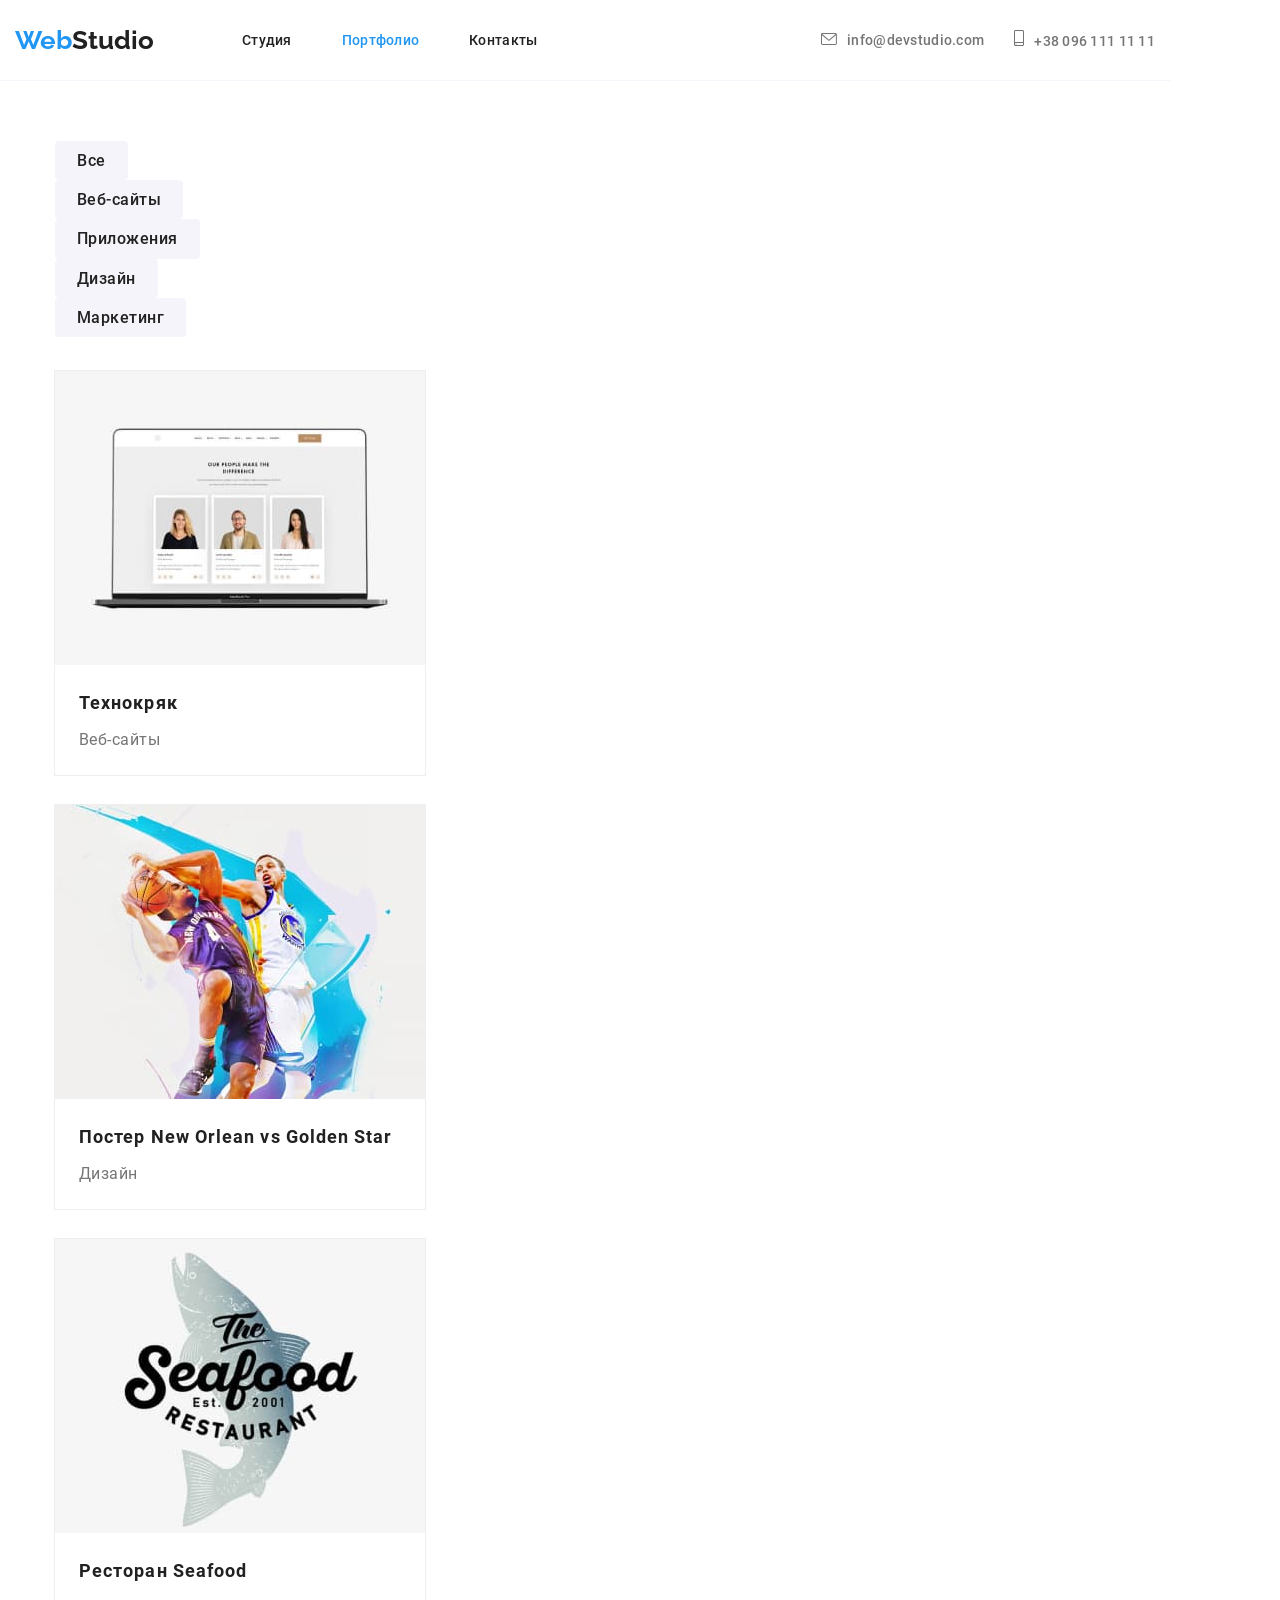
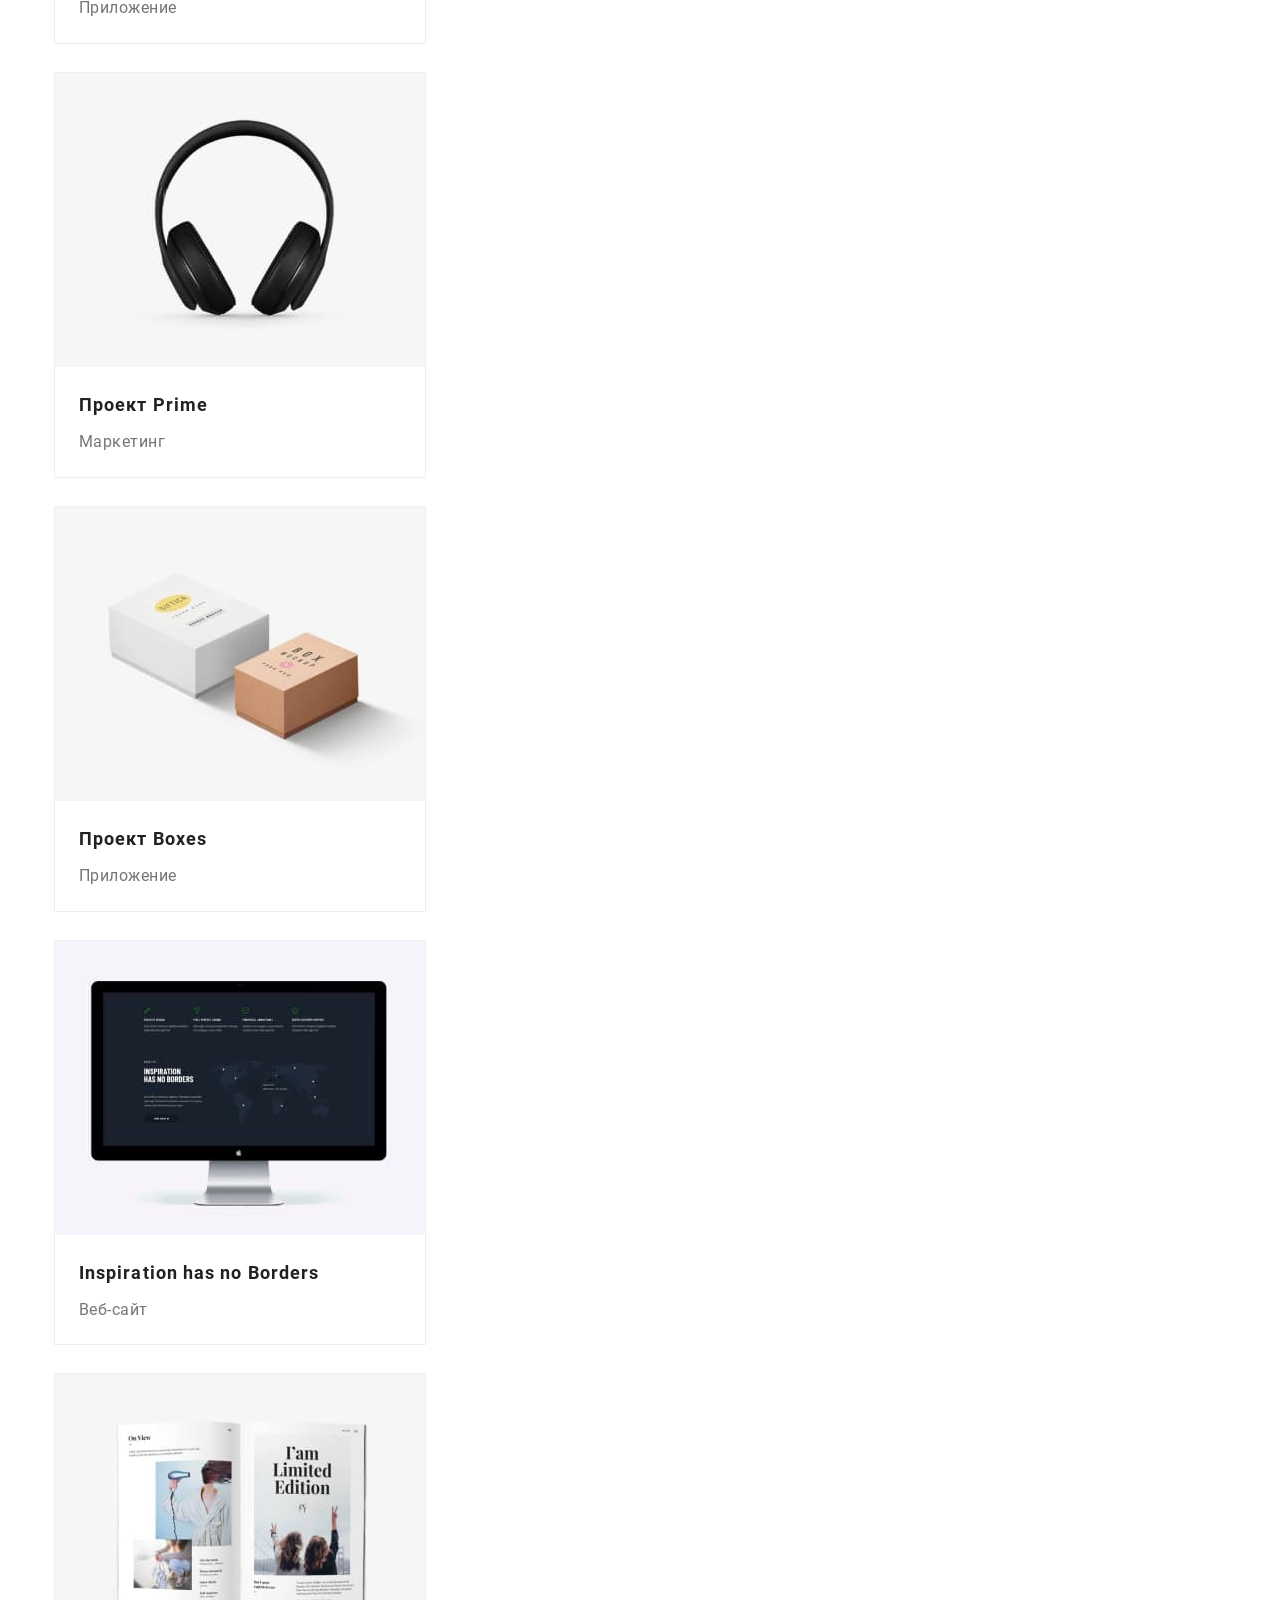
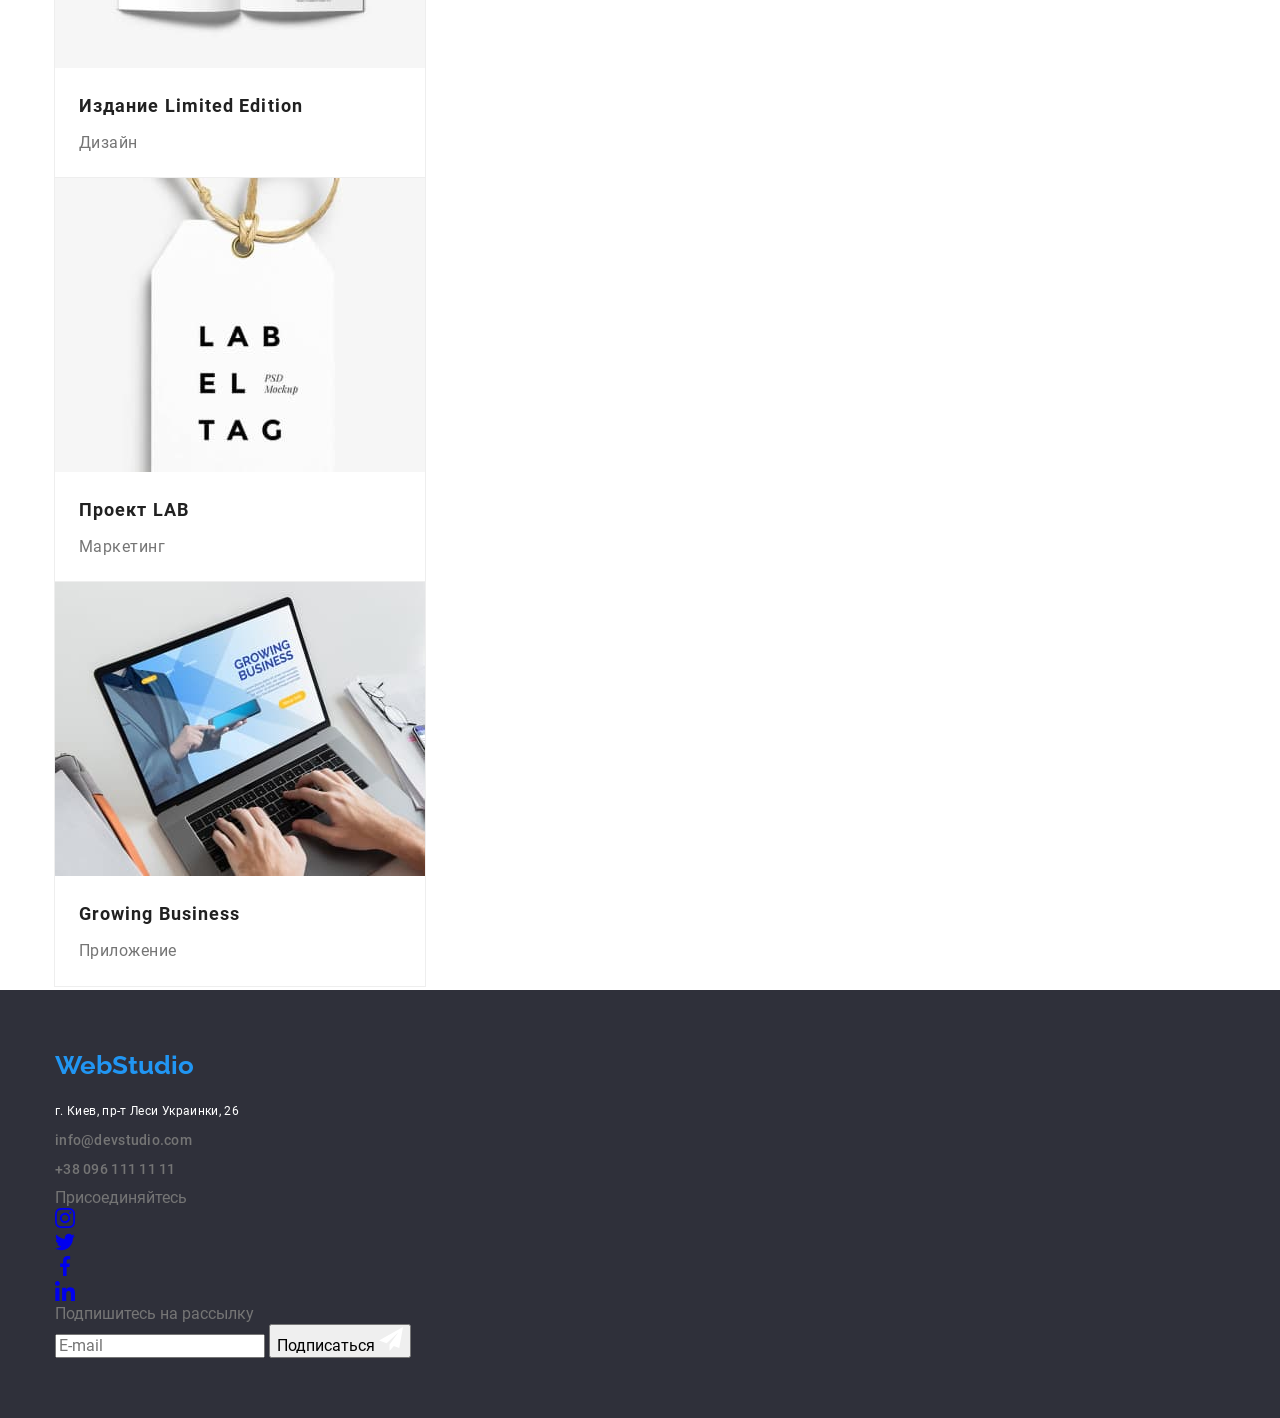
==== portfolio.html @ 287a7847 "Додає файли з попередньою роботою" ====
<!DOCTYPE html>
<html lang="ru">
  <head>
    <meta charset="UTF-8" />
    <meta name="viewport" content="width=device-width, initial-scale=1.0" />
    <title>WebStudio</title>
    <link rel="stylesheet" href="./css/main.min.css">
  </head>

  <body>
    <!--Шапка сайта-->
    <header class="page-header">
      <div class="page-header__container">
          <a class="logo-blue" href="./index.html">Web<span class="logo-dark">Studio</span>
          </a>
          <nav class="nav">
            <ul class="site-nav">
              <li class="site-nav__item"><a class="site-nav__link" href="./index.html">Студия</a></li>
              <li class="site-nav__item"><a class="site-nav__link current" href="./portfolio.html">Портфолио</a></li>
              <li class="site-nav__item"><a class="site-nav__link" href="#">Контакты</a></li>
          </ul>
        </nav>

        <ul class="address-header">
          <li class="address-header__mail"><a class="address-header__link" href="mailto:info@example.com">
            <svg class="address-header__icon-mail" width="16px" height="12px">
              <use href="./images/symbol-defs.svg#envelope-2"></use>
            </svg>info@devstudio.com</a></li>
            <li class="address-header__mail"><a class="address-header__link" href="tel:+380991111111">
              <svg class="address-header__icon-phone" width="10" height="16">
                <use href="./images/symbol-defs.svg#smartphone"></use>
              </svg>+38 096 111 11 11</a></li>
      </ul>
      </div>
    </header>

    <main>

      <!--Кнопки-->
      <section class="section">
        <div class="container">
          <h2 class="visually-hidden">Портфоліо</h2>
            <ul class="filter-set">
              <li class="filter-set__item">
                <button type="button" class="filter-set__btn">Все</button>
              </li>
              <li class="filter-set__item">
                <button type="button" class="filter-set__btn">Веб-сайты</button>
              </li>
              <li class="filter-set__item">
                <button type="button" class="filter-set__btn">Приложения</button>
              </li>
              <li class="filter-set__item">
                <button type="button" class="filter-set__btn">Дизайн</button>
              </li>
              <li class="filter-set__item">
                <button type="button" class="filter-set__btn">Маркетинг</button>
              </li>
            </ul>
          
      <!--Все предложения в портфолио-->
        <ul class="portfolio-list">
          <li class="portfolio-list__item">
            <a class="portfolio-list__link" href="#">
              <div class="portfolio-pattern">
                <img src="./images/Laptop.jpg" alt="открытый ноутбук">
                 <div class="portfolio-list__overlay">
                  <p class="portfolio-list__text">
                    Технокряк это современная площадка распространения коронавируса.
                    Компании используют эту платформу для цифрового шпионажа и атак 
                    на защищённые сервера конкурентов. 
                  </p>
                </div>
              </div>   
            <div class="portfolio-rubric">
                <h3 class="portfolio-title">Технокряк</h3>
                <p class="category">Веб-сайты</p>
            </div>
          </a>
          </li>
          <li class="portfolio-list__item">
            <a class="portfolio-list__link" href="#">
              <div class="portfolio-pattern">
                <img src="./images/Bascketball.jpg" alt="прижок баскетболистов">
                  <div class="portfolio-list__overlay">
                    <p class="portfolio-list__text">
                      Технокряк это современная площадка распространения коронавируса.
                      Компании используют эту платформу для цифрового шпионажа и атак 
                      на защищённые сервера конкурентов. 
                    </p>
                </div> 
              </div>    
            <div class="portfolio-rubric">
              <h3 class="portfolio-title">Постер New Orlean vs Golden Star</h3>
              <p class="category">Дизайн</p>
          </div>
          </a>
          </li>
          <li class="portfolio-list__item">
            <a class="portfolio-list__link" href="#">
              <div class="portfolio-pattern">
                <img src="./images/Fish.jpg" alt="логотип ресторана">
                  <div class="portfolio-list__overlay">
                    <p class="portfolio-list__text">
                      Технокряк это современная площадка распространения коронавируса.
                      Компании используют эту платформу для цифрового шпионажа и атак 
                      на защищённые сервера конкурентов. 
                    </p>
                  </div>
              </div>
            <div class="portfolio-rubric">
              <h3 class="portfolio-title">Ресторан Seafood</h3>
              <p class="category">Приложение</p>
            </div>  
          </a>
          </li>
          <li class="portfolio-list__item">
            <a class="portfolio-list__link" href="#">
            <div class="portfolio-pattern">
              <img src="./images/Headphone.jpg" alt="наушники">
                <div class="portfolio-list__overlay">
                  <p class="portfolio-list__text">
                    Технокряк это современная площадка распространения коронавируса.
                    Компании используют эту платформу для цифрового шпионажа и атак 
                    на защищённые сервера конкурентов. 
                  </p>
                </div>
            </div>
            <div class="portfolio-rubric">
              <h3 class="portfolio-title">Проект Prime</h3>
              <p class="category">Маркетинг</p>
            </div>
            </a>
          </li>
          <li class="portfolio-list__item">
            <a class="portfolio-list__link" href="#">
            <div class="portfolio-pattern">
              <img src="./images/Boxes.jpg" alt="две коробочки">
                <div class="portfolio-list__overlay">
                  <p class="portfolio-list__text">
                    Технокряк это современная площадка распространения коронавируса.
                    Компании используют эту платформу для цифрового шпионажа и атак 
                    на защищённые сервера конкурентов. 
                  </p>
              </div>
            </div> 
            <div class="portfolio-rubric">
              <h3 class="portfolio-title">Проект Boxes</h3>
              <p class="category">Приложение</p>
            </div>
            </a>
          </li>
          <li class="portfolio-list__item">
            <a class="portfolio-list__link" href="#">
              <div class="portfolio-pattern">
                <img src="./images/Monitor.jpg" alt="аймак">
                  <div class="portfolio-list__overlay">
                    <p class="portfolio-list__text">
                    Технокряк это современная площадка распространения коронавируса.
                    Компании используют эту платформу для цифрового шпионажа и атак 
                    на защищённые сервера конкурентов. 
                    </p>
                  </div>
              </div>
            <div class="portfolio-rubric">
              <h3 class="portfolio-title">Inspiration has no Borders</h3>
              <p class="category">Веб-сайт</p>
            </div>  
          </a>
          </li>
          <li class="portfolio-list__item">
            <a class="portfolio-list__link" href="#">
              <div class="portfolio-pattern">
                <img src="./images/Book.jpg" alt="открытая книга">
                  <div class="portfolio-list__overlay">
                    <p class="portfolio-list__text">
                      Технокряк это современная площадка распространения коронавируса.
                      Компании используют эту платформу для цифрового шпионажа и атак 
                      на защищённые сервера конкурентов. 
                    </p>
                  </div>
              </div>
            <div class="portfolio-rubric"> 
              <h3 class="portfolio-title">Издание Limited Edition</h3>
              <p class="category">Дизайн</p>
            </div>  
          </a>
          </li>
          <li class="portfolio-list__item">
            <a class="portfolio-list__link" href="#">
              <div class="portfolio-pattern">
                <img src="./images/Label.jpg" alt="етикетка с логотипом">
                  <div class="portfolio-list__overlay">
                    <p class="portfolio-list__text">
                      Технокряк это современная площадка распространения коронавируса.
                      Компании используют эту платформу для цифрового шпионажа и атак 
                      на защищённые сервера конкурентов. 
                    </p>
                  </div>
              </div>
            <div class="portfolio-rubric">
              <h3 class="portfolio-title">Проект LAB</h3>
              <p class="category">Маркетинг</p>
            </div>
            </a>
          </li>
          <li class="portfolio-list__item">
            <a class="portfolio-list__link" href="#">
              <div class="portfolio-pattern">
                <img src="./images/LaptopHands.jpg" alt="руки на ноутбуке">
                  <div class="portfolio-list__overlay">
                    <p class="portfolio-list__text">
                      Технокряк это современная площадка распространения коронавируса.
                      Компании используют эту платформу для цифрового шпионажа и атак 
                      на защищённые сервера конкурентов. 
                    </p> 
                </div>
              </div> 
            <div class="portfolio-rubric">
              <h3 class="portfolio-title">Growing Business</h3>
              <p class="category">Приложение</p>
            </div>  
          </a>
          </li>
        </ul>
        </div>
      </section>
  </main>

    <!--Футер-->
    <footer class="footer">
      <div class="container">
        <div class="footer-info">
        <div class="footer-contacts">
            <a href="./index.html" class="logo-blue">Web<span class="logo-white">Studio</span></a>
            <address class="address-post">
              г. Киев, пр-т Леси Украинки, 26
              </address>
            <ul class="footer-address">
              <li class="footer-address__item">
                <a href="mailto:info@example.com" class="address-footer__link">info@devstudio.com</a>
              </li>
              <li class="footer-address__item">
                <a href="tel:+380991111111" class="address-footer__link">+38 096 111 11 11</a>
              </li>
            </ul>
        </div>
        <div class="footer-socials">
          <p class="footer-appendix">Присоединяйтесь</p>
          <ul class="socials-link svg-list">
            <li class="socials-link__item"><a class="social-badge" href="https://www.instagram.com">
              <svg class="social__icon" width="20px" height="20px"><use href="./images/symbol-defs.svg#instagram"></use>
              </svg>
            </a>
            </li>
            <li class="socials-link__item"><a class="social-badge" href="https://twitter.com">
              <svg class="social__icon" width="20px" height="20px"><use href="./images/symbol-defs.svg#twitter"></use>
              </svg>
            </a>
          </li>
            <li class="socials-link__item"><a class="social-badge" href="https://www.facebook.com">
              <svg class="social__icon" width="20px" height="20px"><use href="./images/symbol-defs.svg#facebook"></use>
              </svg>
            </a>
          </li>
            <li class="socials-link__item"><a class="social-badge" href="https://www.linkedin.com">
              <svg class="social__icon" width="20px" height="20px"><use href="./images/symbol-defs.svg#linkedin"></use>
              </svg>
            </a>
          </li>
          </ul>
        </div>

        <div class="subscribe-container">     
          <form>
              <label class="subscribe-label" for="subscribe-input">Подпишитесь на рассылку</label>
              <div class="subscribe-form">
              <input class="subscribe-input" type="email" name="subscribe-email" id="subscribe-input" placeholder="E-mail" required/>
              <button class="subscribe-button" type="submit">Подписаться
                <span class="subscribe-icon"><svg width="24px" height="24px"><use href="./images/symbol-defs.svg#icon-send"></use></svg></span>
              </button>
              </div> 
          </form>
        </div>
      </div>
      </div>
    </footer>
  </body>
</html>
---- css/main.min.css ----
/*! modern-normalize v1.0.0 | MIT License | https://github.com/sindresorhus/modern-normalize */*,*::before,*::after{box-sizing:border-box}:root{-moz-tab-size:4;tab-size:4}html{line-height:1.15;-webkit-text-size-adjust:100%}body{margin:0}body{font-family:system-ui,-apple-system,"Segoe UI",Roboto,Helvetica,Arial,sans-serif,"Apple Color Emoji","Segoe UI Emoji"}hr{height:0;color:inherit}abbr[title]{text-decoration:underline dotted}b,strong{font-weight:bolder}code,kbd,samp,pre{font-family:ui-monospace,SFMono-Regular,Consolas,"Liberation Mono",Menlo,monospace;font-size:1em}small{font-size:80%}sub,sup{font-size:75%;line-height:0;position:relative;vertical-align:baseline}sub{bottom:-0.25em}sup{top:-0.5em}table{text-indent:0;border-color:inherit}button,input,optgroup,select,textarea{font-family:inherit;font-size:100%;line-height:1.15;margin:0}button,select{text-transform:none}button,[type=button],[type=reset],[type=submit]{-webkit-appearance:button}::-moz-focus-inner{border-style:none;padding:0}:-moz-focusring{outline:1px dotted ButtonText}:-moz-ui-invalid{box-shadow:none}legend{padding:0}progress{vertical-align:baseline}::-webkit-inner-spin-button,::-webkit-outer-spin-button{height:auto}[type=search]{-webkit-appearance:textfield;outline-offset:-2px}::-webkit-search-decoration{-webkit-appearance:none}::-webkit-file-upload-button{-webkit-appearance:button;font:inherit}summary{display:list-item}@font-face{font-family:"Roboto";font-style:normal;font-weight:400;src:url("../fonts/roboto-v20-latin_cyrillic-regular.eot");src:local(""),url("../fonts/roboto-v20-latin_cyrillic-regular.eot?#iefix") format("embedded-opentype"),url("../fonts/roboto-v20-latin_cyrillic-regular.woff2") format("woff2"),url("../fonts/roboto-v20-latin_cyrillic-regular.woff") format("woff"),url("../fonts/roboto-v20-latin_cyrillic-regular.ttf") format("truetype"),url("../fonts/roboto-v20-latin_cyrillic-regular.svg#Roboto") format("svg")}@font-face{font-family:"Roboto";font-style:normal;font-weight:500;src:url("../fonts/roboto-v20-latin_cyrillic-500.eot");src:local(""),url("../fonts/roboto-v20-latin_cyrillic-500.eot?#iefix") format("embedded-opentype"),url("../fonts/roboto-v20-latin_cyrillic-500.woff2") format("woff2"),url("../fonts/roboto-v20-latin_cyrillic-500.woff") format("woff"),url("../fonts/roboto-v20-latin_cyrillic-500.ttf") format("truetype"),url("../fonts/roboto-v20-latin_cyrillic-500.svg#Roboto") format("svg")}@font-face{font-family:"Roboto";font-style:normal;font-weight:700;src:url("../fonts/roboto-v20-latin_cyrillic-700.eot");src:local(""),url("../fonts/roboto-v20-latin_cyrillic-700.eot?#iefix") format("embedded-opentype"),url("../fonts/roboto-v20-latin_cyrillic-700.woff2") format("woff2"),url("../fonts/roboto-v20-latin_cyrillic-700.woff") format("woff"),url("../fonts/roboto-v20-latin_cyrillic-700.ttf") format("truetype"),url("../fonts/roboto-v20-latin_cyrillic-700.svg#Roboto") format("svg")}@font-face{font-family:"Roboto";font-style:normal;font-weight:900;src:url("../fonts/roboto-v20-latin_cyrillic-900.eot");src:local(""),url("../fonts/roboto-v20-latin_cyrillic-900.eot?#iefix") format("embedded-opentype"),url("../fonts/roboto-v20-latin_cyrillic-900.woff2") format("woff2"),url("../fonts/roboto-v20-latin_cyrillic-900.woff") format("woff"),url("../fonts/roboto-v20-latin_cyrillic-900.ttf") format("truetype"),url("../fonts/roboto-v20-latin_cyrillic-900.svg#Roboto") format("svg")}@font-face{font-family:"Raleway";font-style:normal;font-weight:700;src:url("../fonts/raleway-v19-latin-700.eot");src:local(""),url("../fonts/raleway-v19-latin-700.eot?#iefix") format("embedded-opentype"),url("../fonts/raleway-v19-latin-700.woff2") format("woff2"),url("../fonts/raleway-v19-latin-700.woff") format("woff"),url("../fonts/raleway-v19-latin-700.ttf") format("truetype"),url("../fonts/raleway-v19-latin-700.svg#Raleway") format("svg")}.social__badge{display:inline-flex;justify-content:center;align-items:center;width:44px;height:44px;border-radius:50%;transition:background-color 250ms cubic-bezier(0.4, 0, 0.2, 1)}.client__heading,.team__heading,.occupation-heading{display:block;margin-bottom:50px;text-align:center;font-weight:700;font-size:36px;line-height:1.16;letter-spacing:.03em;color:#212121}.hero__button{align-items:center;justify-content:center;text-align:center;min-width:200px;padding:10px 32px;font-weight:700;font-size:16px;line-height:1.87;letter-spacing:.06em;cursor:pointer;border-radius:4px;border:none;color:#fff;background-color:#2196f3;box-shadow:0px 4px 4px rgba(0,0,0,.15);transition-timing-function:cubic-bezier(0.4, 0, 0.2, 1);transition:background-color 250ms cubic-bezier(0.4, 0, 0.2, 1)}body{font-family:"Roboto",sans-serif;color:#757575}h1,h2,h3{font-family:"Roboto",sans-serif;font-weight:900}a{text-decoration:none}li{list-style:none}h1,h2,h3,ul,p{margin-top:0;margin-bottom:0;padding-left:0}.container{display:block;align-items:center;padding:0 15px;margin:0 auto}@media screen and (min-width: 480px){.container{width:480px}}@media screen and (min-width: 768px){.container{width:768px}}@media screen and (min-width: 1200px){.container{width:1200px}}.section{padding-top:60px}.occupation-section{padding-top:0;padding-bottom:94px}.occupation__item{position:relative;width:370px}.occupation__overlay{position:absolute;bottom:0;width:100%;height:70px;display:flex;align-items:center;justify-content:center;color:#fff;background:rgba(47,48,58,.8)}.occupation__overlay::before{position:absolute}.product-overlay{position:relative;display:flex}.occupation__text{font-family:"Roboto",sans-serif;font-weight:700;font-size:14px;line-height:1.15;letter-spacing:.03em;text-transform:uppercase}.team-section{background-color:#f5f4fa}.team-list{border-radius:0px}.team-list__face{margin-bottom:30px}.team-list__card{height:428px;border-radius:0px 0px 4px 4px;box-shadow:0px 1px 3px rgba(0,0,0,.12),0px 1px 1px rgba(0,0,0,.14),0px 2px 1px rgba(0,0,0,.2);background-color:#fff}.team-list__person{margin-bottom:10px;text-align:center;font-family:"Roboto",sans-serif;font-weight:500;font-size:16px;line-height:1.19;letter-spacing:.03em;color:#212121}.team-list__details{margin-bottom:10px;text-align:center;font-family:"Roboto",sans-serif;font-weight:400;font-size:16px;line-height:1.19;letter-spacing:.03em}.social{display:flex;justify-content:center}.social__distance:not(:last-child){margin-right:10px}.social__icon{fill:currentColor}.social__badge{background-color:#fff;color:#afb1b8}.social__badge:focus,.social__badge:hover{background-color:#2196f3;color:#fff}.client-list{list-style:none;padding-left:0;padding-right:0;margin-top:0;margin-bottom:0}.client-list__container{width:170px;height:90px}.client-list__container:not(:last-child){margin-right:30px}.client-list__link{display:inline-flex;justify-content:center;align-items:center;width:100%;height:100%;border:1px solid #afb1b8;border-radius:4px;fill:#afb1b8;transition:250ms cubic-bezier(0.4, 0, 0.2, 1)}.client-list__link:focus,.client-list__link:hover{fill:#2196f3;border:1px solid #2196f3}.visually-hidden{position:absolute;width:1px;height:1px;margin:-1px;border:0;padding:0;white-space:nowrap;clip-path:inset(100%);clip:rect(0 0 0 0);overflow:hidden}.feature-list__benefits:not(:nth-child(4n)){margin-bottom:30px}.feature-list__icon{justify-content:center;margin-bottom:30px;padding:25px 0px;background-color:#f5f4fa;border-radius:4px}.feature-list__item{width:70px;height:70px}.footer{padding-top:60px;padding-bottom:60px;background-color:#2f303a}.footer-info{align-items:baseline}.footer-contacts{margin-right:70px}.address-post{margin-top:20px;margin-bottom:9px;font-family:"Roboto",sans-serif;font-style:normal;font-weight:400;font-size:12px;line-height:1.7;letter-spacing:.03em;color:#fff}.footer-address{display:block;margin-bottom:9px;padding:0;font-family:"Roboto",sans-serif;font-weight:400;font-size:12px;line-height:1.7;letter-spacing:.03em}.footer-address__item:not(:last-child){margin-bottom:9px}.address-footer__link{display:inline-block;padding:0;font-weight:500;font-size:14px;line-height:1.15;letter-spacing:.02em;fill:#757575;color:#757575;transition:color 250ms cubic-bezier(0.4, 0, 0.2, 1)}.address-footer__link:hover,.address-footer__link:focus,.address-footer__link:hover,.address-footer__link:focus{color:#2196f3;fill:currentColor}.portfolio-list{margin-bottom:4px;color:#212121}.portfolio-list__link:focus,.portfolio-list__link:hover{box-shadow:0px 1px 1px rgba(0,0,0,.12),0px 4px 4px rgba(0,0,0,.06),1px 4px 6px rgba(0,0,0,.16)}.portfolio-list a,.portfolio-list img{display:block}.portfolio-list .portfolio-list__item{width:370px;outline:1px solid #eee;margin-right:30px;margin-bottom:30px;background-color:#fff}.portfolio-list .portfolio-list__item:nth-child(3n){margin-right:0}.portfolio-list .portfolio-list__item:nth-last-child(-n+3){margin-bottom:0}.portfolio-list__link:focus .portfolio-list__overlay,.portfolio-list__item:hover .portfolio-list__overlay{transform:translateY(0)}.portfolio-pattern{position:relative;overflow:hidden}.portfolio-pattern:hover .portfolio-list__text,.portfolio-pattern:focus .portfolio-list__text{opacity:1}.portfolio-list__overlay{position:absolute;width:100%;height:100%;left:0;top:0;background-color:rgba(33,150,243,.9);transition:transform 250ms cubic-bezier(0.4, 0, 0.2, 1);transform:translateY(100%)}.portfolio-list__text{position:absolute;display:flex;width:322px;height:168px;top:63px;right:24px;bottom:63px;left:24px;font-family:"Roboto",sans-serif;font-weight:400;font-size:18px;line-height:1.5;letter-spacing:.03em;color:#fff}.portfolio-rubric{padding:20px 24px}.portfolio-title{margin-bottom:4px;font-family:"Roboto",sans-serif;font-weight:700;font-size:18px;line-height:2;letter-spacing:.06em;color:#212121}.category{font-family:"Roboto",sans-serif;font-weight:400;font-size:16px;line-height:1.87;letter-spacing:.03em;color:#757575}.filter-set{margin-bottom:34px}.filter-set__item:not(:last-child){margin-right:8px}.filter-set__btn{padding:6px 22px;align-items:baseline;cursor:pointer;border-style:none;border-radius:4px;min-width:73px;text-align:center;font-family:"Roboto",sans-serif;font-weight:500;font-size:16px;line-height:1.7;letter-spacing:.03em;color:#212121;background-color:#f5f4fa;transition:background-color 250ms cubic-bezier(0.4, 0, 0.2, 1)}.filter-set__btn:hover,.filter-set__btn:focus{color:#fff;background-color:rgba(33,150,243,.9);box-shadow:0px 3px 1px rgba(0,0,0,.1),0px 1px 2px rgba(0,0,0,.08),0px 2px 2px rgba(0,0,0,.12)}.page-header{border-bottom:1px solid #f5f4fa;background-color:#fff}.page-header__container{display:flex;align-items:center;padding:0 15px;margin:0}@media screen and (min-width: 768px){.page-header{width:768px}}@media screen and (min-width: 1200px){.page-header{width:1170px}}.site-nav{display:none;align-items:center}.site-nav__item:not(:last-child){margin-right:50px}@media screen and (min-width: 768px){.site-nav{display:flex;padding:32px 0;font-family:"Roboto",sans-serif;font-weight:500;font-size:14px;line-height:1.15;letter-spacing:.02em;color:#212121;transition:color 250ms cubic-bezier(0.4, 0, 0.2, 1)}}.site-nav__link{position:relative;display:inline;padding:32px 0;font-family:"Roboto",sans-serif;font-weight:500;font-size:14px;line-height:1.15;letter-spacing:.02em;color:#212121;transition:color 250ms cubic-bezier(0.4, 0, 0.2, 1)}.site-nav__link:hover,.site-nav__link:focus{color:#2196f3}.site-nav__link.current{color:#2196f3}.site-nav__link .site-nav__link::after{content:"";position:absolute;bottom:1px;left:0;display:block;width:100%;height:4px;border-radius:2px;background-color:#2196f3;opacity:0;transition:opacity 250ms cubic-bezier(0.4, 0, 0.2, 1)}.site-nav__link .current.site-nav__link:after,.site-nav__link .site-nav__link:hover:after{opacity:1}.address-header{display:block;align-items:center;margin-left:auto}.address-header__mail{margin-left:auto}.address-header__mail:not(:last-child){margin-bottom:10}.address-header__icon-mail,.address-header__icon-phone{margin-right:10px}@media screen and (min-width: 1200px){.address-header{display:flex}.address-header__mail:not(:last-child){margin-right:30px}}.address-header__link{display:none}@media screen and (min-width: 768px){.address-header__link{display:inline-block;align-items:center;font-weight:500;font-size:14px;line-height:1.15;letter-spacing:.02em;fill:#757575;color:#757575;transition:color 250ms cubic-bezier(0.4, 0, 0.2, 1)}.address-header__link:hover,.address-header__link:focus,.address-header__link:hover,.address-header__link:focus{color:#2196f3;fill:currentColor}}.address:focus{fill:#2196f3}.menu-button{display:inline-flex;margin:0;padding:0;margin-left:auto;background-color:transparent;border:none;cursor:pointer;color:#000}@media screen and (min-width: 768px){.menu-button{display:none}}.menu-button .icon-cross{display:none}.menu-button.is-open .icon-cross{display:block}.menu-button.is-open .icon-menu{display:none}.logo-blue{padding:16px 0;margin-right:88px;font-family:"Raleway",sans-serif;font-weight:700;font-size:26px;line-height:1.19;letter-spacing:1.19;color:#2196f3}.logo-dark{color:#212121}.hero{padding:0;margin:0 auto;text-align:center;background-color:#c4c4c4}.hero__title{margin:0 auto 30px;font-weight:900;font-family:"Roboto",sans-serif;font-size:44px;line-height:1.36;letter-spacing:.06em;text-transform:uppercase;color:#fff}.hero-overlay{padding-top:200px;padding-bottom:200px;background-image:linear-gradient(to right, rgba(47, 48, 58, 0.4), rgba(47, 48, 58, 0.4)),url(../images/hero-image.jpg);background-size:cover;background-position:center;background-repeat:no-repeat;margin:0 auto}.hero-container{width:696px;height:120px;margin:0 auto}.hero__button:hover,.hero__button:focus{box-shadow:0px 4px 4px rgba(0,0,0,.15)}/*# sourceMappingURL=main.min.css.map */
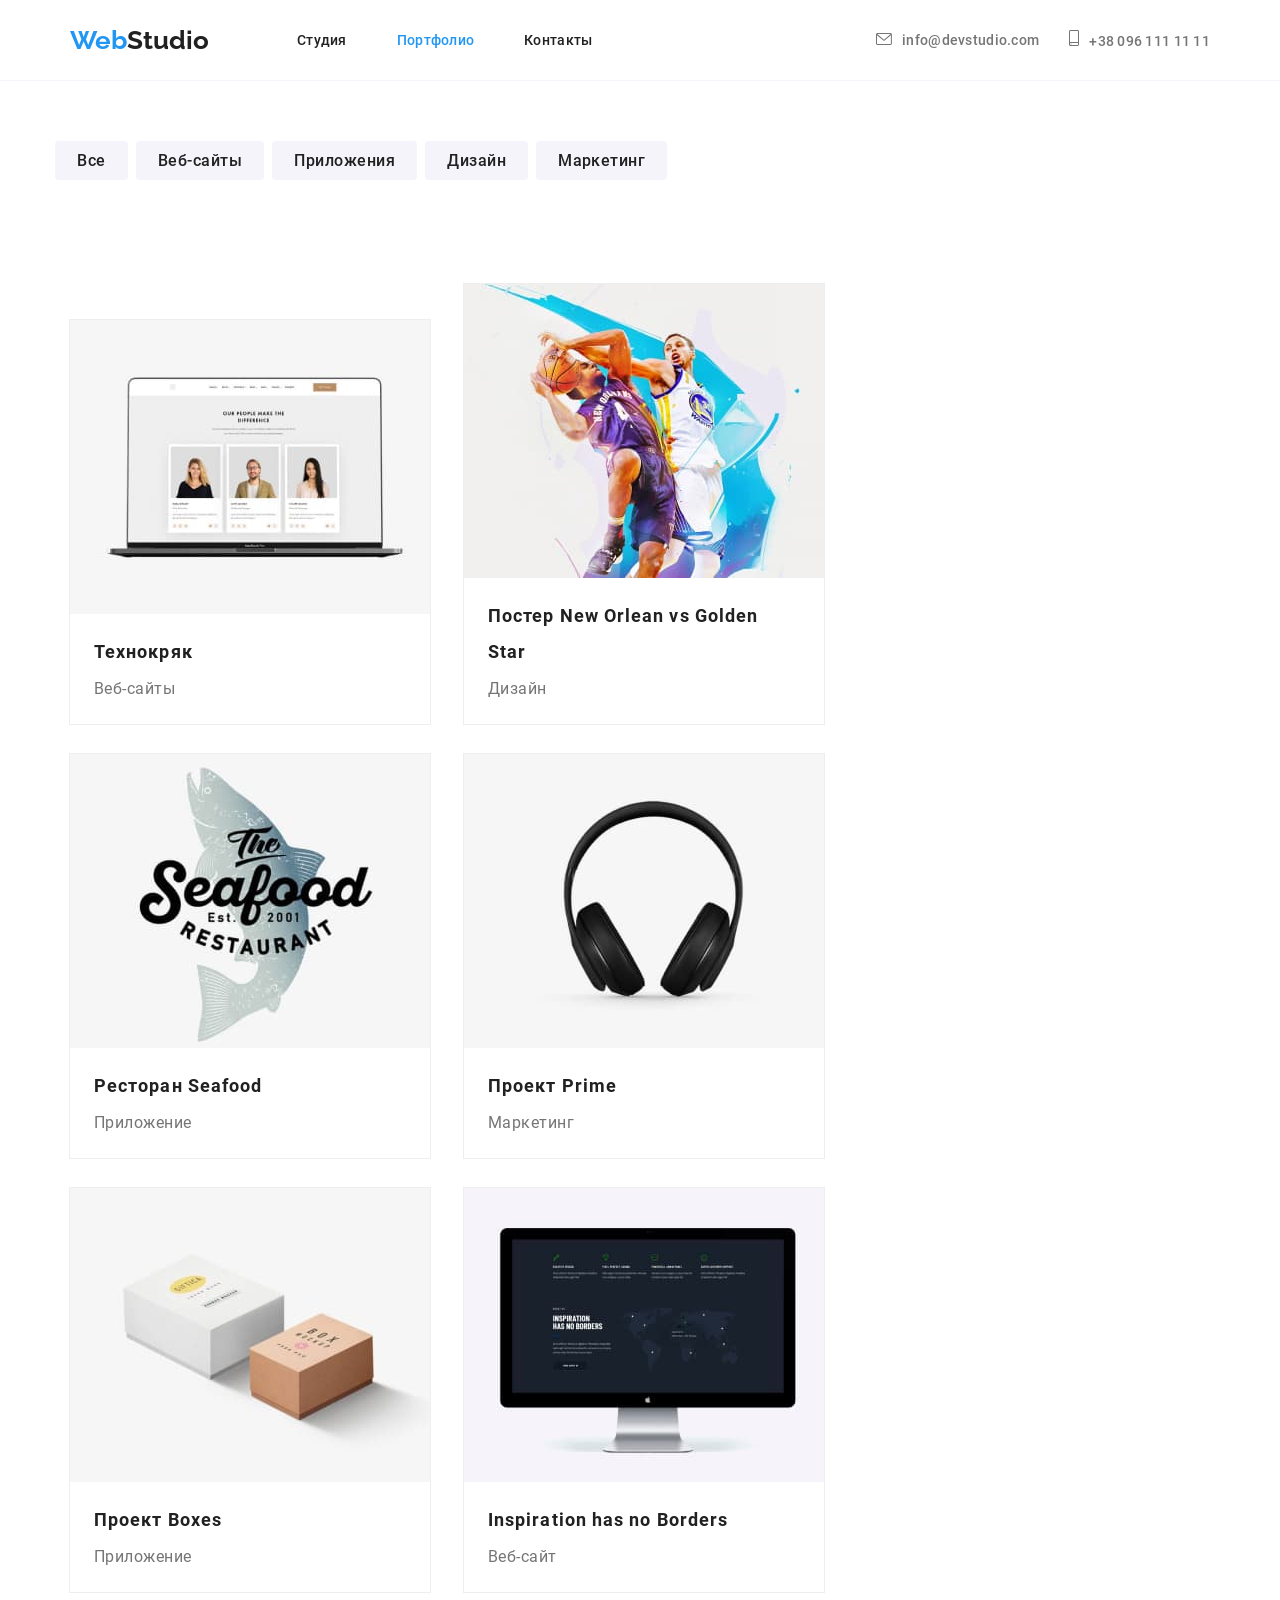
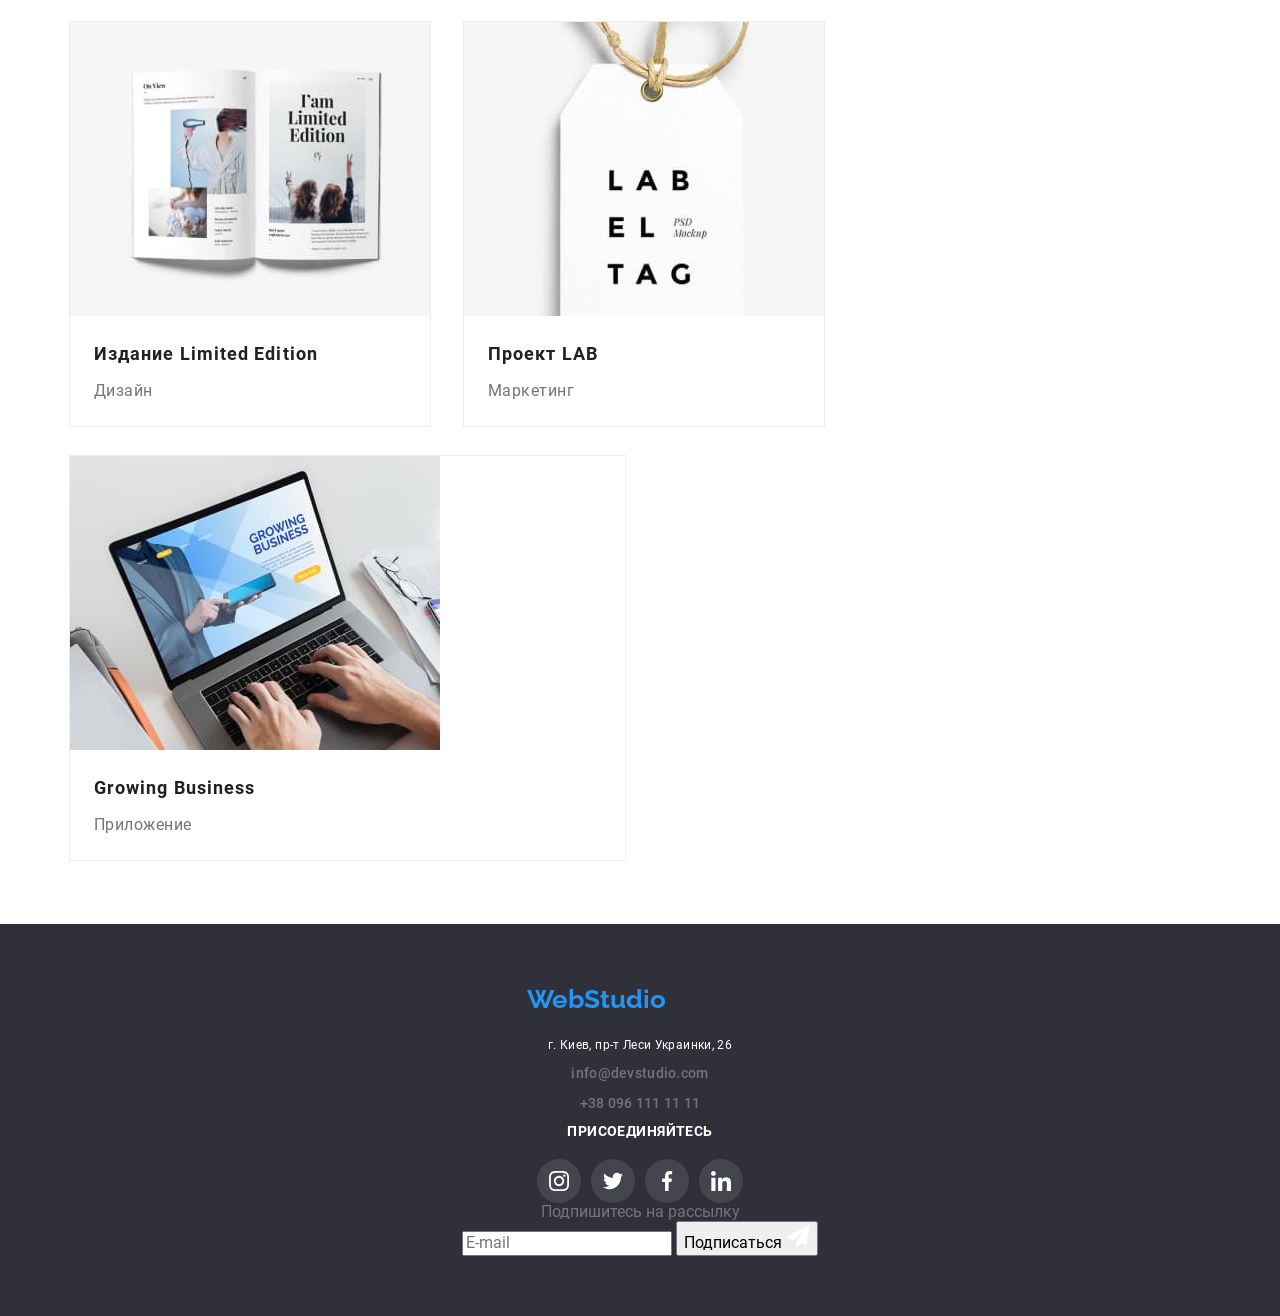
==== commit 606375d4: "Оновлює стилі" ====
--- a/portfolio.html
+++ b/portfolio.html
@@ -31,6 +31,14 @@
                 <use href="./images/symbol-defs.svg#smartphone"></use>
               </svg>+38 096 111 11 11</a></li>
       </ul>
+      <button type="button" class="menu-button is-open" data-menu-button>
+        <svg 
+              width="40" height="40" 
+              aria-label="Переключатель мобильного меню">
+              <use class="icon-cross" href="./images/symbol-defs.svg#close"></use>
+              <use class="icon-menu" href="./images/symbol-defs.svg#menu"></use>
+        </svg>
+      </button>
       </div>
     </header>
 
@@ -285,5 +293,24 @@
       </div>
       </div>
     </footer>
+
+    <script>
+(() => {
+  const menuBtnRef = document.querySelector("[data-menu-button]");
+  const mobileMenuRef = document.querySelector("[data-menu]");
+
+  menuBtnRef.addEventListener("click", () => {
+    const expanded =
+      menuBtnRef.getAttribute("aria-expanded") === "true" || false;
+
+    menuBtnRef.classList.toggle("is-open");
+    menuBtnRef.setAttribute("aria-expanded", !expanded);
+
+    mobileMenuRef.classList.toggle("is-open");
+  });
+})();
+
+    </script>
+  
   </body>
 </html>
--- a/css/main.min.css
+++ b/css/main.min.css
@@ -1 +1 @@
-/*! modern-normalize v1.0.0 | MIT License | https://github.com/sindresorhus/modern-normalize */*,*::before,*::after{box-sizing:border-box}:root{-moz-tab-size:4;tab-size:4}html{line-height:1.15;-webkit-text-size-adjust:100%}body{margin:0}body{font-family:system-ui,-apple-system,"Segoe UI",Roboto,Helvetica,Arial,sans-serif,"Apple Color Emoji","Segoe UI Emoji"}hr{height:0;color:inherit}abbr[title]{text-decoration:underline dotted}b,strong{font-weight:bolder}code,kbd,samp,pre{font-family:ui-monospace,SFMono-Regular,Consolas,"Liberation Mono",Menlo,monospace;font-size:1em}small{font-size:80%}sub,sup{font-size:75%;line-height:0;position:relative;vertical-align:baseline}sub{bottom:-0.25em}sup{top:-0.5em}table{text-indent:0;border-color:inherit}button,input,optgroup,select,textarea{font-family:inherit;font-size:100%;line-height:1.15;margin:0}button,select{text-transform:none}button,[type=button],[type=reset],[type=submit]{-webkit-appearance:button}::-moz-focus-inner{border-style:none;padding:0}:-moz-focusring{outline:1px dotted ButtonText}:-moz-ui-invalid{box-shadow:none}legend{padding:0}progress{vertical-align:baseline}::-webkit-inner-spin-button,::-webkit-outer-spin-button{height:auto}[type=search]{-webkit-appearance:textfield;outline-offset:-2px}::-webkit-search-decoration{-webkit-appearance:none}::-webkit-file-upload-button{-webkit-appearance:button;font:inherit}summary{display:list-item}@font-face{font-family:"Roboto";font-style:normal;font-weight:400;src:url("../fonts/roboto-v20-latin_cyrillic-regular.eot");src:local(""),url("../fonts/roboto-v20-latin_cyrillic-regular.eot?#iefix") format("embedded-opentype"),url("../fonts/roboto-v20-latin_cyrillic-regular.woff2") format("woff2"),url("../fonts/roboto-v20-latin_cyrillic-regular.woff") format("woff"),url("../fonts/roboto-v20-latin_cyrillic-regular.ttf") format("truetype"),url("../fonts/roboto-v20-latin_cyrillic-regular.svg#Roboto") format("svg")}@font-face{font-family:"Roboto";font-style:normal;font-weight:500;src:url("../fonts/roboto-v20-latin_cyrillic-500.eot");src:local(""),url("../fonts/roboto-v20-latin_cyrillic-500.eot?#iefix") format("embedded-opentype"),url("../fonts/roboto-v20-latin_cyrillic-500.woff2") format("woff2"),url("../fonts/roboto-v20-latin_cyrillic-500.woff") format("woff"),url("../fonts/roboto-v20-latin_cyrillic-500.ttf") format("truetype"),url("../fonts/roboto-v20-latin_cyrillic-500.svg#Roboto") format("svg")}@font-face{font-family:"Roboto";font-style:normal;font-weight:700;src:url("../fonts/roboto-v20-latin_cyrillic-700.eot");src:local(""),url("../fonts/roboto-v20-latin_cyrillic-700.eot?#iefix") format("embedded-opentype"),url("../fonts/roboto-v20-latin_cyrillic-700.woff2") format("woff2"),url("../fonts/roboto-v20-latin_cyrillic-700.woff") format("woff"),url("../fonts/roboto-v20-latin_cyrillic-700.ttf") format("truetype"),url("../fonts/roboto-v20-latin_cyrillic-700.svg#Roboto") format("svg")}@font-face{font-family:"Roboto";font-style:normal;font-weight:900;src:url("../fonts/roboto-v20-latin_cyrillic-900.eot");src:local(""),url("../fonts/roboto-v20-latin_cyrillic-900.eot?#iefix") format("embedded-opentype"),url("../fonts/roboto-v20-latin_cyrillic-900.woff2") format("woff2"),url("../fonts/roboto-v20-latin_cyrillic-900.woff") format("woff"),url("../fonts/roboto-v20-latin_cyrillic-900.ttf") format("truetype"),url("../fonts/roboto-v20-latin_cyrillic-900.svg#Roboto") format("svg")}@font-face{font-family:"Raleway";font-style:normal;font-weight:700;src:url("../fonts/raleway-v19-latin-700.eot");src:local(""),url("../fonts/raleway-v19-latin-700.eot?#iefix") format("embedded-opentype"),url("../fonts/raleway-v19-latin-700.woff2") format("woff2"),url("../fonts/raleway-v19-latin-700.woff") format("woff"),url("../fonts/raleway-v19-latin-700.ttf") format("truetype"),url("../fonts/raleway-v19-latin-700.svg#Raleway") format("svg")}.social__badge{display:inline-flex;justify-content:center;align-items:center;width:44px;height:44px;border-radius:50%;transition:background-color 250ms cubic-bezier(0.4, 0, 0.2, 1)}.client__heading,.team__heading,.occupation-heading{display:block;margin-bottom:50px;text-align:center;font-weight:700;font-size:36px;line-height:1.16;letter-spacing:.03em;color:#212121}.hero__button{align-items:center;justify-content:center;text-align:center;min-width:200px;padding:10px 32px;font-weight:700;font-size:16px;line-height:1.87;letter-spacing:.06em;cursor:pointer;border-radius:4px;border:none;color:#fff;background-color:#2196f3;box-shadow:0px 4px 4px rgba(0,0,0,.15);transition-timing-function:cubic-bezier(0.4, 0, 0.2, 1);transition:background-color 250ms cubic-bezier(0.4, 0, 0.2, 1)}body{font-family:"Roboto",sans-serif;color:#757575}h1,h2,h3{font-family:"Roboto",sans-serif;font-weight:900}a{text-decoration:none}li{list-style:none}h1,h2,h3,ul,p{margin-top:0;margin-bottom:0;padding-left:0}.container{display:block;align-items:center;padding:0 15px;margin:0 auto}@media screen and (min-width: 480px){.container{width:480px}}@media screen and (min-width: 768px){.container{width:768px}}@media screen and (min-width: 1200px){.container{width:1200px}}.section{padding-top:60px}.occupation-section{padding-top:0;padding-bottom:94px}.occupation__item{position:relative;width:370px}.occupation__overlay{position:absolute;bottom:0;width:100%;height:70px;display:flex;align-items:center;justify-content:center;color:#fff;background:rgba(47,48,58,.8)}.occupation__overlay::before{position:absolute}.product-overlay{position:relative;display:flex}.occupation__text{font-family:"Roboto",sans-serif;font-weight:700;font-size:14px;line-height:1.15;letter-spacing:.03em;text-transform:uppercase}.team-section{background-color:#f5f4fa}.team-list{border-radius:0px}.team-list__face{margin-bottom:30px}.team-list__card{height:428px;border-radius:0px 0px 4px 4px;box-shadow:0px 1px 3px rgba(0,0,0,.12),0px 1px 1px rgba(0,0,0,.14),0px 2px 1px rgba(0,0,0,.2);background-color:#fff}.team-list__person{margin-bottom:10px;text-align:center;font-family:"Roboto",sans-serif;font-weight:500;font-size:16px;line-height:1.19;letter-spacing:.03em;color:#212121}.team-list__details{margin-bottom:10px;text-align:center;font-family:"Roboto",sans-serif;font-weight:400;font-size:16px;line-height:1.19;letter-spacing:.03em}.social{display:flex;justify-content:center}.social__distance:not(:last-child){margin-right:10px}.social__icon{fill:currentColor}.social__badge{background-color:#fff;color:#afb1b8}.social__badge:focus,.social__badge:hover{background-color:#2196f3;color:#fff}.client-list{list-style:none;padding-left:0;padding-right:0;margin-top:0;margin-bottom:0}.client-list__container{width:170px;height:90px}.client-list__container:not(:last-child){margin-right:30px}.client-list__link{display:inline-flex;justify-content:center;align-items:center;width:100%;height:100%;border:1px solid #afb1b8;border-radius:4px;fill:#afb1b8;transition:250ms cubic-bezier(0.4, 0, 0.2, 1)}.client-list__link:focus,.client-list__link:hover{fill:#2196f3;border:1px solid #2196f3}.visually-hidden{position:absolute;width:1px;height:1px;margin:-1px;border:0;padding:0;white-space:nowrap;clip-path:inset(100%);clip:rect(0 0 0 0);overflow:hidden}.feature-list__benefits:not(:nth-child(4n)){margin-bottom:30px}.feature-list__icon{justify-content:center;margin-bottom:30px;padding:25px 0px;background-color:#f5f4fa;border-radius:4px}.feature-list__item{width:70px;height:70px}.footer{padding-top:60px;padding-bottom:60px;background-color:#2f303a}.footer-info{align-items:baseline}.footer-contacts{margin-right:70px}.address-post{margin-top:20px;margin-bottom:9px;font-family:"Roboto",sans-serif;font-style:normal;font-weight:400;font-size:12px;line-height:1.7;letter-spacing:.03em;color:#fff}.footer-address{display:block;margin-bottom:9px;padding:0;font-family:"Roboto",sans-serif;font-weight:400;font-size:12px;line-height:1.7;letter-spacing:.03em}.footer-address__item:not(:last-child){margin-bottom:9px}.address-footer__link{display:inline-block;padding:0;font-weight:500;font-size:14px;line-height:1.15;letter-spacing:.02em;fill:#757575;color:#757575;transition:color 250ms cubic-bezier(0.4, 0, 0.2, 1)}.address-footer__link:hover,.address-footer__link:focus,.address-footer__link:hover,.address-footer__link:focus{color:#2196f3;fill:currentColor}.portfolio-list{margin-bottom:4px;color:#212121}.portfolio-list__link:focus,.portfolio-list__link:hover{box-shadow:0px 1px 1px rgba(0,0,0,.12),0px 4px 4px rgba(0,0,0,.06),1px 4px 6px rgba(0,0,0,.16)}.portfolio-list a,.portfolio-list img{display:block}.portfolio-list .portfolio-list__item{width:370px;outline:1px solid #eee;margin-right:30px;margin-bottom:30px;background-color:#fff}.portfolio-list .portfolio-list__item:nth-child(3n){margin-right:0}.portfolio-list .portfolio-list__item:nth-last-child(-n+3){margin-bottom:0}.portfolio-list__link:focus .portfolio-list__overlay,.portfolio-list__item:hover .portfolio-list__overlay{transform:translateY(0)}.portfolio-pattern{position:relative;overflow:hidden}.portfolio-pattern:hover .portfolio-list__text,.portfolio-pattern:focus .portfolio-list__text{opacity:1}.portfolio-list__overlay{position:absolute;width:100%;height:100%;left:0;top:0;background-color:rgba(33,150,243,.9);transition:transform 250ms cubic-bezier(0.4, 0, 0.2, 1);transform:translateY(100%)}.portfolio-list__text{position:absolute;display:flex;width:322px;height:168px;top:63px;right:24px;bottom:63px;left:24px;font-family:"Roboto",sans-serif;font-weight:400;font-size:18px;line-height:1.5;letter-spacing:.03em;color:#fff}.portfolio-rubric{padding:20px 24px}.portfolio-title{margin-bottom:4px;font-family:"Roboto",sans-serif;font-weight:700;font-size:18px;line-height:2;letter-spacing:.06em;color:#212121}.category{font-family:"Roboto",sans-serif;font-weight:400;font-size:16px;line-height:1.87;letter-spacing:.03em;color:#757575}.filter-set{margin-bottom:34px}.filter-set__item:not(:last-child){margin-right:8px}.filter-set__btn{padding:6px 22px;align-items:baseline;cursor:pointer;border-style:none;border-radius:4px;min-width:73px;text-align:center;font-family:"Roboto",sans-serif;font-weight:500;font-size:16px;line-height:1.7;letter-spacing:.03em;color:#212121;background-color:#f5f4fa;transition:background-color 250ms cubic-bezier(0.4, 0, 0.2, 1)}.filter-set__btn:hover,.filter-set__btn:focus{color:#fff;background-color:rgba(33,150,243,.9);box-shadow:0px 3px 1px rgba(0,0,0,.1),0px 1px 2px rgba(0,0,0,.08),0px 2px 2px rgba(0,0,0,.12)}.page-header{border-bottom:1px solid #f5f4fa;background-color:#fff}.page-header__container{display:flex;align-items:center;padding:0 15px;margin:0}@media screen and (min-width: 768px){.page-header{width:768px}}@media screen and (min-width: 1200px){.page-header{width:1170px}}.site-nav{display:none;align-items:center}.site-nav__item:not(:last-child){margin-right:50px}@media screen and (min-width: 768px){.site-nav{display:flex;padding:32px 0;font-family:"Roboto",sans-serif;font-weight:500;font-size:14px;line-height:1.15;letter-spacing:.02em;color:#212121;transition:color 250ms cubic-bezier(0.4, 0, 0.2, 1)}}.site-nav__link{position:relative;display:inline;padding:32px 0;font-family:"Roboto",sans-serif;font-weight:500;font-size:14px;line-height:1.15;letter-spacing:.02em;color:#212121;transition:color 250ms cubic-bezier(0.4, 0, 0.2, 1)}.site-nav__link:hover,.site-nav__link:focus{color:#2196f3}.site-nav__link.current{color:#2196f3}.site-nav__link .site-nav__link::after{content:"";position:absolute;bottom:1px;left:0;display:block;width:100%;height:4px;border-radius:2px;background-color:#2196f3;opacity:0;transition:opacity 250ms cubic-bezier(0.4, 0, 0.2, 1)}.site-nav__link .current.site-nav__link:after,.site-nav__link .site-nav__link:hover:after{opacity:1}.address-header{display:block;align-items:center;margin-left:auto}.address-header__mail{margin-left:auto}.address-header__mail:not(:last-child){margin-bottom:10}.address-header__icon-mail,.address-header__icon-phone{margin-right:10px}@media screen and (min-width: 1200px){.address-header{display:flex}.address-header__mail:not(:last-child){margin-right:30px}}.address-header__link{display:none}@media screen and (min-width: 768px){.address-header__link{display:inline-block;align-items:center;font-weight:500;font-size:14px;line-height:1.15;letter-spacing:.02em;fill:#757575;color:#757575;transition:color 250ms cubic-bezier(0.4, 0, 0.2, 1)}.address-header__link:hover,.address-header__link:focus,.address-header__link:hover,.address-header__link:focus{color:#2196f3;fill:currentColor}}.address:focus{fill:#2196f3}.menu-button{display:inline-flex;margin:0;padding:0;margin-left:auto;background-color:transparent;border:none;cursor:pointer;color:#000}@media screen and (min-width: 768px){.menu-button{display:none}}.menu-button .icon-cross{display:none}.menu-button.is-open .icon-cross{display:block}.menu-button.is-open .icon-menu{display:none}.logo-blue{padding:16px 0;margin-right:88px;font-family:"Raleway",sans-serif;font-weight:700;font-size:26px;line-height:1.19;letter-spacing:1.19;color:#2196f3}.logo-dark{color:#212121}.hero{padding:0;margin:0 auto;text-align:center;background-color:#c4c4c4}.hero__title{margin:0 auto 30px;font-weight:900;font-family:"Roboto",sans-serif;font-size:44px;line-height:1.36;letter-spacing:.06em;text-transform:uppercase;color:#fff}.hero-overlay{padding-top:200px;padding-bottom:200px;background-image:linear-gradient(to right, rgba(47, 48, 58, 0.4), rgba(47, 48, 58, 0.4)),url(../images/hero-image.jpg);background-size:cover;background-position:center;background-repeat:no-repeat;margin:0 auto}.hero-container{width:696px;height:120px;margin:0 auto}.hero__button:hover,.hero__button:focus{box-shadow:0px 4px 4px rgba(0,0,0,.15)}/*# sourceMappingURL=main.min.css.map */+/*! modern-normalize v1.0.0 | MIT License | https://github.com/sindresorhus/modern-normalize */*,*::before,*::after{box-sizing:border-box}:root{-moz-tab-size:4;tab-size:4}html{line-height:1.15;-webkit-text-size-adjust:100%}body{margin:0}body{font-family:system-ui,-apple-system,"Segoe UI",Roboto,Helvetica,Arial,sans-serif,"Apple Color Emoji","Segoe UI Emoji"}hr{height:0;color:inherit}abbr[title]{text-decoration:underline dotted}b,strong{font-weight:bolder}code,kbd,samp,pre{font-family:ui-monospace,SFMono-Regular,Consolas,"Liberation Mono",Menlo,monospace;font-size:1em}small{font-size:80%}sub,sup{font-size:75%;line-height:0;position:relative;vertical-align:baseline}sub{bottom:-0.25em}sup{top:-0.5em}table{text-indent:0;border-color:inherit}button,input,optgroup,select,textarea{font-family:inherit;font-size:100%;line-height:1.15;margin:0}button,select{text-transform:none}button,[type=button],[type=reset],[type=submit]{-webkit-appearance:button}::-moz-focus-inner{border-style:none;padding:0}:-moz-focusring{outline:1px dotted ButtonText}:-moz-ui-invalid{box-shadow:none}legend{padding:0}progress{vertical-align:baseline}::-webkit-inner-spin-button,::-webkit-outer-spin-button{height:auto}[type=search]{-webkit-appearance:textfield;outline-offset:-2px}::-webkit-search-decoration{-webkit-appearance:none}::-webkit-file-upload-button{-webkit-appearance:button;font:inherit}summary{display:list-item}@font-face{font-family:"Roboto";font-style:normal;font-weight:400;src:url("../fonts/roboto-v20-latin_cyrillic-regular.eot");src:local(""),url("../fonts/roboto-v20-latin_cyrillic-regular.eot?#iefix") format("embedded-opentype"),url("../fonts/roboto-v20-latin_cyrillic-regular.woff2") format("woff2"),url("../fonts/roboto-v20-latin_cyrillic-regular.woff") format("woff"),url("../fonts/roboto-v20-latin_cyrillic-regular.ttf") format("truetype"),url("../fonts/roboto-v20-latin_cyrillic-regular.svg#Roboto") format("svg")}@font-face{font-family:"Roboto";font-style:normal;font-weight:500;src:url("../fonts/roboto-v20-latin_cyrillic-500.eot");src:local(""),url("../fonts/roboto-v20-latin_cyrillic-500.eot?#iefix") format("embedded-opentype"),url("../fonts/roboto-v20-latin_cyrillic-500.woff2") format("woff2"),url("../fonts/roboto-v20-latin_cyrillic-500.woff") format("woff"),url("../fonts/roboto-v20-latin_cyrillic-500.ttf") format("truetype"),url("../fonts/roboto-v20-latin_cyrillic-500.svg#Roboto") format("svg")}@font-face{font-family:"Roboto";font-style:normal;font-weight:700;src:url("../fonts/roboto-v20-latin_cyrillic-700.eot");src:local(""),url("../fonts/roboto-v20-latin_cyrillic-700.eot?#iefix") format("embedded-opentype"),url("../fonts/roboto-v20-latin_cyrillic-700.woff2") format("woff2"),url("../fonts/roboto-v20-latin_cyrillic-700.woff") format("woff"),url("../fonts/roboto-v20-latin_cyrillic-700.ttf") format("truetype"),url("../fonts/roboto-v20-latin_cyrillic-700.svg#Roboto") format("svg")}@font-face{font-family:"Roboto";font-style:normal;font-weight:900;src:url("../fonts/roboto-v20-latin_cyrillic-900.eot");src:local(""),url("../fonts/roboto-v20-latin_cyrillic-900.eot?#iefix") format("embedded-opentype"),url("../fonts/roboto-v20-latin_cyrillic-900.woff2") format("woff2"),url("../fonts/roboto-v20-latin_cyrillic-900.woff") format("woff"),url("../fonts/roboto-v20-latin_cyrillic-900.ttf") format("truetype"),url("../fonts/roboto-v20-latin_cyrillic-900.svg#Roboto") format("svg")}@font-face{font-family:"Raleway";font-style:normal;font-weight:700;src:url("../fonts/raleway-v19-latin-700.eot");src:local(""),url("../fonts/raleway-v19-latin-700.eot?#iefix") format("embedded-opentype"),url("../fonts/raleway-v19-latin-700.woff2") format("woff2"),url("../fonts/raleway-v19-latin-700.woff") format("woff"),url("../fonts/raleway-v19-latin-700.ttf") format("truetype"),url("../fonts/raleway-v19-latin-700.svg#Raleway") format("svg")}.social-badge,.social__badge{display:inline-flex;justify-content:center;align-items:center;width:44px;height:44px;border-radius:50%;transition:background-color 250ms cubic-bezier(0.4, 0, 0.2, 1)}.client__heading,.team__heading,.occupation-heading{display:block;margin:0;margin-bottom:30px;text-align:center;font-weight:700;font-size:36px;line-height:1.16;letter-spacing:.03em;color:#212121}.hero__button{align-items:center;justify-content:center;text-align:center;min-width:200px;padding:10px 32px;font-weight:700;font-size:16px;line-height:1.87;letter-spacing:.06em;cursor:pointer;border-radius:4px;border:none;color:#fff;background-color:#2196f3;box-shadow:0px 4px 4px rgba(0,0,0,.15);transition-timing-function:cubic-bezier(0.4, 0, 0.2, 1);transition:background-color 250ms cubic-bezier(0.4, 0, 0.2, 1)}body{font-family:"Roboto",sans-serif;color:#757575}h1,h2,h3{font-family:"Roboto",sans-serif;font-weight:900}a{text-decoration:none}li{list-style:none}h1,h2,h3,ul,p{margin-top:0;margin-bottom:0;padding-left:0}.container{display:block;align-items:center;width:480px;padding:0 15px;margin:0 auto}@media screen and (min-width: 480px){.container{width:480px}}@media screen and (min-width: 768px){.container{width:768px}}@media screen and (min-width: 1200px){.container{width:1200px}}.section{padding-top:60px;padding-bottom:60px;width:100%}.occupation-section{display:none;padding-top:0;padding-bottom:94px}.occupation__item{position:relative;width:370px}.occupation__overlay{position:absolute;bottom:0;width:100%;height:70px;display:flex;align-items:center;justify-content:center;color:#fff;background:rgba(47,48,58,.8)}.occupation__overlay::before{position:absolute}.product-overlay{position:relative;display:flex}.occupation__text{font-family:"Roboto",sans-serif;font-weight:700;font-size:14px;line-height:1.15;letter-spacing:.03em;text-transform:uppercase}.team-section{background-color:#f5f4fa}.team-list{border-radius:0px}.team-list__face{margin-bottom:30px}.team-list__card{height:428px;border-radius:0px 0px 4px 4px;box-shadow:0px 1px 3px rgba(0,0,0,.12),0px 1px 1px rgba(0,0,0,.14),0px 2px 1px rgba(0,0,0,.2);background-color:#fff}.team-list__person{margin-bottom:10px;text-align:center;font-family:"Roboto",sans-serif;font-weight:500;font-size:16px;line-height:1.19;letter-spacing:.03em;color:#212121}.team-list__details{margin-bottom:10px;text-align:center;font-family:"Roboto",sans-serif;font-weight:400;font-size:16px;line-height:1.19;letter-spacing:.03em}.social{display:flex;justify-content:center}.social__distance:not(:last-child){margin-right:10px}.social__icon{fill:currentColor}.social__badge{background-color:#fff;color:#afb1b8}.social__badge:focus,.social__badge:hover{background-color:#2196f3;color:#fff}.client-list{display:flex;flex-wrap:wrap;margin:0;padding:0;margin-top:-30px;margin-right:-15px;margin-left:-15px;list-style:none}.client-list__container{display:inline-block;margin-top:30px;margin-right:15px;margin-left:15px;height:90px;width:calc((100% - 4 * 15px) / 2)}.client-list__link{display:inline-flex;justify-content:center;align-items:center;width:100%;height:100%;border:1px solid #afb1b8;border-radius:4px;fill:#afb1b8;transition:250ms cubic-bezier(0.4, 0, 0.2, 1)}.client-list__link:focus,.client-list__link:hover{fill:#2196f3;border:1px solid #2196f3}.visually-hidden{position:absolute;width:1px;height:1px;margin:-1px;border:0;padding:0;white-space:nowrap;clip-path:inset(100%);clip:rect(0 0 0 0);overflow:hidden}.feature-list__benefits:not(:nth-child(4n)){margin-bottom:30px}.feature-list__icon{display:flex;justify-content:center;margin-bottom:30px;padding:25px 0px;background-color:#f5f4fa;border-radius:4px}.feature-list__item{width:70px;height:70px}.feature-list__title{text-align:center;margin-bottom:10px;font-family:"Roboto",sans-serif;font-weight:700;font-size:14px;line-height:1.15;letter-spacing:.03em;text-transform:uppercase;color:#212121}.feature-list__description{text-align:left;font-family:"Roboto",sans-serif;font-weight:400;font-size:12px;line-height:1.7;letter-spacing:.03em;color:#757575}.footer{width:100%;padding:60px 0;background-color:#2f303a}.footer-info{text-align:center}.footer-contacts{display:block}.address-post{margin-top:20px;margin-bottom:9px;font-family:"Roboto",sans-serif;font-style:normal;font-weight:400;font-size:12px;line-height:1.7;letter-spacing:.03em;color:#fff}.footer-address{display:block;margin-bottom:9px;padding:0;font-family:"Roboto",sans-serif;font-weight:400;font-size:12px;line-height:1.7;letter-spacing:.03em}.footer-address__item:not(:last-child){margin-bottom:9px}.address-footer__link{display:inline-block;padding:0;font-weight:500;font-size:14px;line-height:1.15;letter-spacing:.02em;fill:#757575;color:#757575;transition:color 250ms cubic-bezier(0.4, 0, 0.2, 1)}.address-footer__link:hover,.address-footer__link:focus,.address-footer__link:hover,.address-footer__link:focus{color:#2196f3;fill:currentColor}.footer-socials{display:block;align-items:center;font-family:"Roboto",sans-serif;font-weight:700;font-size:14px;line-height:1.15;letter-spacing:.03em;text-transform:uppercase;color:#fff}.footer-appendix{margin-bottom:20px}.socials-link{display:inline-flex;justify-content:center}.socials-link__item:not(:last-child){margin-right:10px}.social-badge{background-color:rgba(255,255,255,.1);color:#fff}.social-badge:hover,.social-badge:focus{background-color:#2196f3;color:#fff}.portfolio-list{margin-bottom:4px;color:#212121}.portfolio-list__link:focus,.portfolio-list__link:hover{box-shadow:0px 1px 1px rgba(0,0,0,.12),0px 4px 4px rgba(0,0,0,.06),1px 4px 6px rgba(0,0,0,.16)}@media screen and (min-width: 768px){.portfolio-list__item{width:768px;margin-bottom:0;display:inline-block;margin-top:30px;margin-right:15px;margin-left:15px;height:auto;width:calc((100% - 4 * 15px) / 2)}}@media screen and (min-width: 480px){.portfolio-list__item:not(:last-child){width:480px;margin-bottom:30px}}@media screen and (min-width: 768px){.portfolio-list__item:not(:last-child){margin-bottom:0}}@media screen and (min-width: 1200px){.portfolio-list__item:not(:last-child){width:calc((100% - 6 * 15px) / 3)}}.portfolio-list a,.portfolio-list img{display:block}.portfolio-list .portfolio-list__item{outline:1px solid #eee;background-color:#fff}.portfolio-list__link:focus .portfolio-list__overlay,.portfolio-list__item:hover .portfolio-list__overlay{transform:translateY(0)}.portfolio-pattern{position:relative;overflow:hidden}.portfolio-pattern:hover .portfolio-list__text,.portfolio-pattern:focus .portfolio-list__text{opacity:1}.portfolio-list__overlay{position:absolute;width:100%;height:100%;left:0;top:0;background-color:rgba(33,150,243,.9);transition:transform 250ms cubic-bezier(0.4, 0, 0.2, 1);transform:translateY(100%)}.portfolio-list__text{position:absolute;display:flex;width:322px;height:168px;top:63px;right:24px;bottom:63px;left:24px;font-family:"Roboto",sans-serif;font-weight:400;font-size:18px;line-height:1.5;letter-spacing:.03em;color:#fff}.portfolio-rubric{padding:20px 24px}.portfolio-title{margin-bottom:4px;font-family:"Roboto",sans-serif;font-weight:700;font-size:18px;line-height:2;letter-spacing:.06em;color:#212121}.category{font-family:"Roboto",sans-serif;font-weight:400;font-size:16px;line-height:1.87;letter-spacing:.03em;color:#757575}.filter-set{display:flex;flex-wrap:wrap;margin-bottom:40px}.filter-set__item:not(:last-child){margin-right:8px;margin-bottom:34px}.filter-set__btn{padding:6px 22px;align-items:baseline;cursor:pointer;border-style:none;border-radius:4px;min-width:73px;text-align:center;font-family:"Roboto",sans-serif;font-weight:500;font-size:16px;line-height:1.7;letter-spacing:.03em;color:#212121;background-color:#f5f4fa;transition:background-color 250ms cubic-bezier(0.4, 0, 0.2, 1)}.filter-set__btn:hover,.filter-set__btn:focus{color:#fff;background-color:rgba(33,150,243,.9);box-shadow:0px 3px 1px rgba(0,0,0,.1),0px 1px 2px rgba(0,0,0,.08),0px 2px 2px rgba(0,0,0,.12)}.page-header{border-bottom:1px solid #f5f4fa;background-color:#fff;margin:0 auto;width:100%}.page-header__container{display:flex;align-items:center;margin-left:auto;margin-right:auto;padding:0 15px;width:480px}@media screen and (min-width: 480px){.page-header__container{width:480px}}@media screen and (min-width: 768px){.page-header__container{display:flex}}@media screen and (min-width: 1200px){.page-header__container{width:1170px}}.site-nav{display:none;align-items:center}.site-nav__item:not(:last-child){margin-right:50px}@media screen and (min-width: 768px){.site-nav{display:flex;padding:32px 0;font-family:"Roboto",sans-serif;font-weight:500;font-size:14px;line-height:1.15;letter-spacing:.02em;color:#212121;transition:color 250ms cubic-bezier(0.4, 0, 0.2, 1)}}.site-nav__link{position:relative;display:inline;padding:32px 0;font-family:"Roboto",sans-serif;font-weight:500;font-size:14px;line-height:1.15;letter-spacing:.02em;color:#212121;transition:color 250ms cubic-bezier(0.4, 0, 0.2, 1)}.site-nav__link:hover,.site-nav__link:focus{color:#2196f3}.site-nav__link.current{color:#2196f3}.site-nav__link .site-nav__link::after{content:"";position:absolute;bottom:1px;left:0;display:block;width:100%;height:4px;border-radius:2px;background-color:#2196f3;opacity:0;transition:opacity 250ms cubic-bezier(0.4, 0, 0.2, 1)}.site-nav__link .current.site-nav__link:after,.site-nav__link .site-nav__link:hover:after{opacity:1}.address-header{display:block;align-items:center;margin-left:auto}.address-header__mail{margin-left:auto}.address-header__mail:not(:last-child){margin-bottom:10}.address-header__icon-mail,.address-header__icon-phone{margin-right:10px}@media screen and (min-width: 1200px){.address-header{display:flex}.address-header__mail:not(:last-child){margin-right:30px}}.address-header__link{display:none}@media screen and (min-width: 768px){.address-header__link{display:inline-block;align-items:center;font-weight:500;font-size:14px;line-height:1.15;letter-spacing:.02em;fill:#757575;color:#757575;transition:color 250ms cubic-bezier(0.4, 0, 0.2, 1)}.address-header__link:hover,.address-header__link:focus,.address-header__link:hover,.address-header__link:focus{color:#2196f3;fill:currentColor}}.address:focus{fill:#2196f3}.menu-button{display:inline-flex;margin:0;padding:0;margin-left:auto;background-color:transparent;border:none;cursor:pointer;color:#000}@media screen and (min-width: 768px){.menu-button{display:none}}.menu-button .icon-cross{display:none}.menu-button.is-open .icon-cross{display:block}.menu-button.is-open .icon-menu{display:none}.logo-blue{padding:16px 0;margin-right:88px;font-family:"Raleway",sans-serif;font-weight:700;font-size:26px;line-height:1.19;letter-spacing:1.19;color:#2196f3}.logo-dark{color:#212121}.hero{width:480px;padding:0;margin:0 auto;text-align:center;background-color:#c4c4c4}@media screen and (min-width: 480px){.hero{width:480px}}@media screen and (min-width: 768px){.hero{width:100%}}@media screen and (min-width: 1200px){.hero{width:1200px}}.hero__title{margin:0 auto 30px;font-weight:900;font-family:"Roboto",sans-serif;font-size:44px;line-height:1.36;letter-spacing:.06em;text-transform:uppercase;color:#fff}.hero-overlay{padding-top:200px;padding-bottom:200px;background-image:linear-gradient(to right, rgba(47, 48, 58, 0.4), rgba(47, 48, 58, 0.4)),url(../images/hero-image.jpg);background-size:cover;background-position:center;background-repeat:no-repeat;margin:0 auto}.hero-container{padding:118px 0;margin-left:auto;margin-right:auto;width:360px}.hero__button:hover,.hero__button:focus{box-shadow:0px 4px 4px rgba(0,0,0,.15)}/*# sourceMappingURL=main.min.css.map */
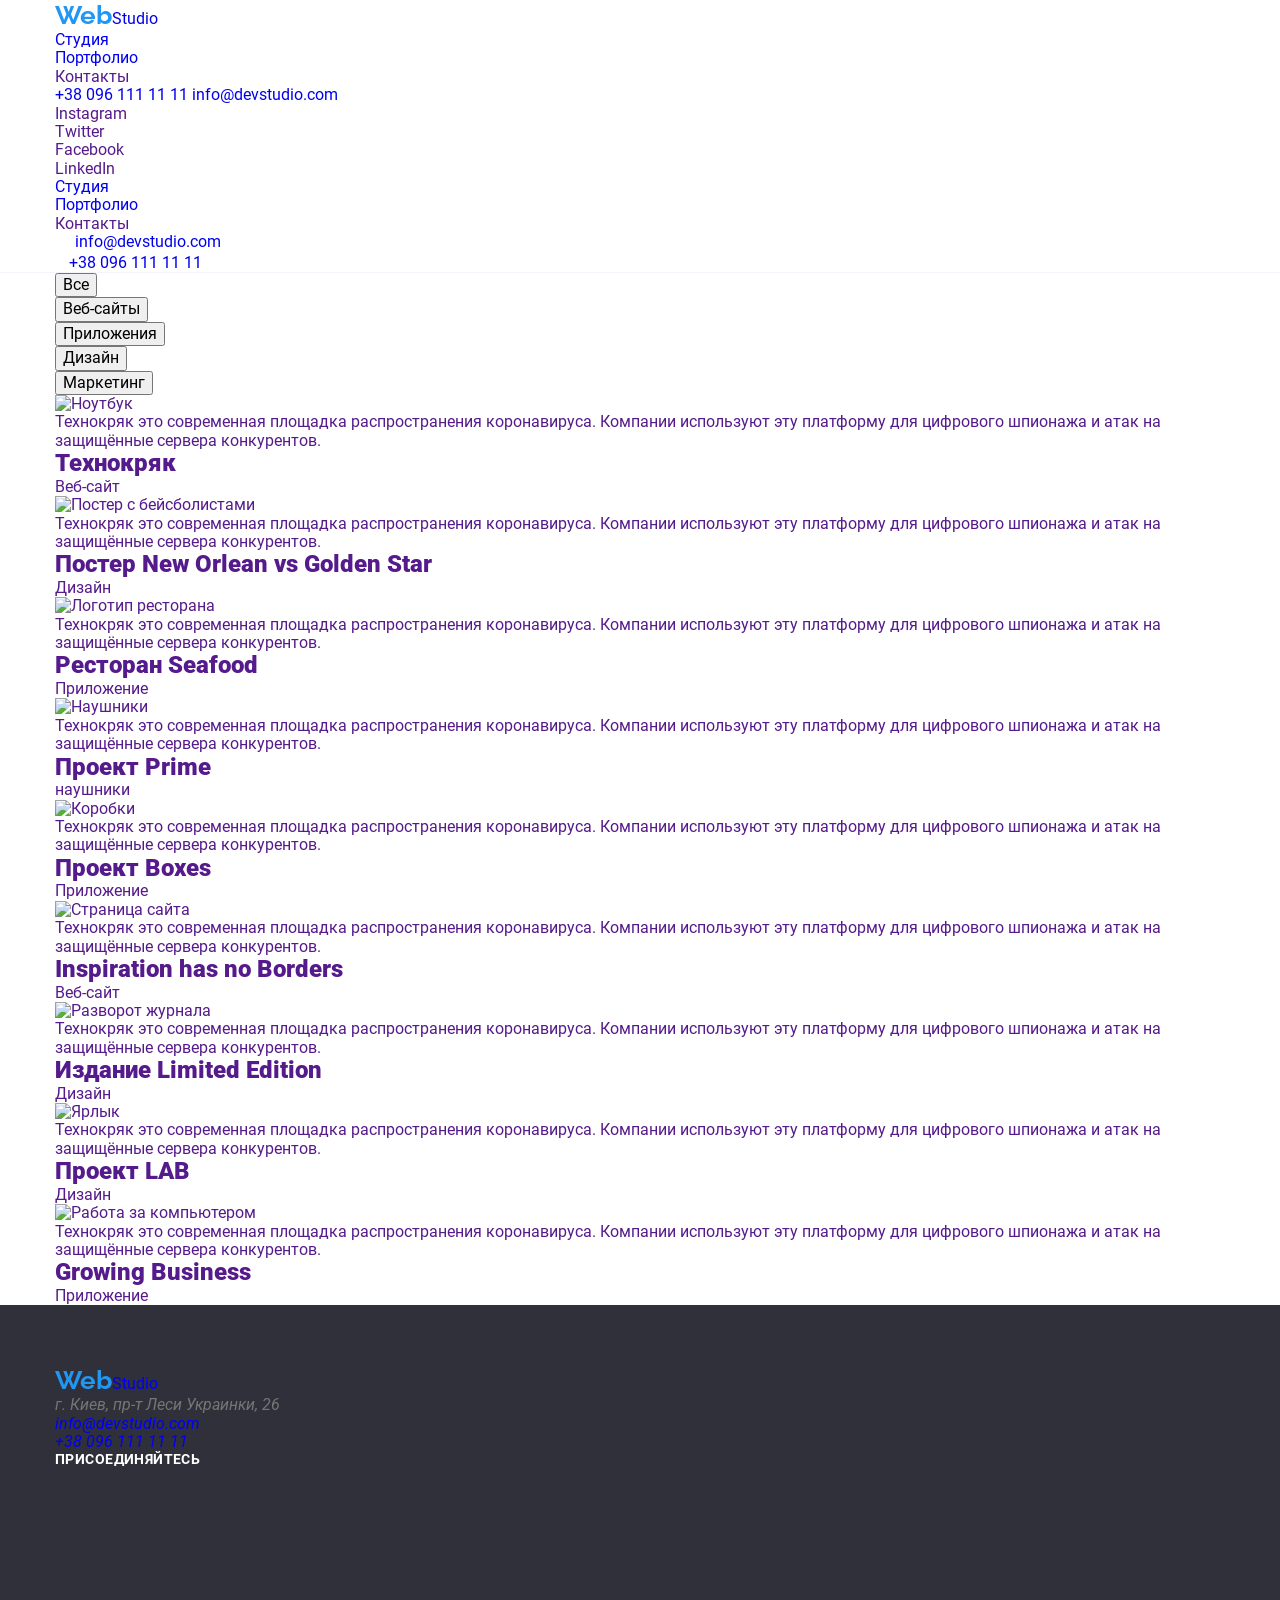
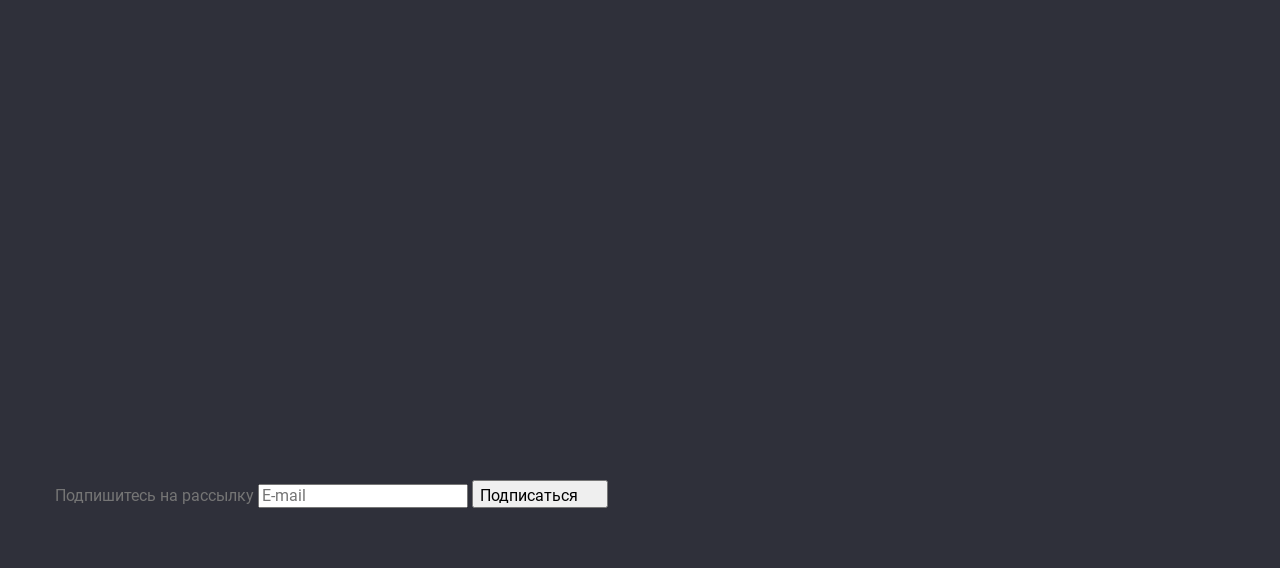
==== commit 5c6bb7c4: "Create portfolio.html Додає розмітку другої сторінки" ====
--- a/portfolio.html
+++ b/portfolio.html
@@ -4,313 +4,415 @@
     <meta charset="UTF-8" />
     <meta name="viewport" content="width=device-width, initial-scale=1.0" />
     <title>WebStudio</title>
-    <link rel="stylesheet" href="./css/main.min.css">
+    <link rel="preconnect" href="https://fonts.gstatic.com" />
+    <link
+      href="https://fonts.googleapis.com/css2?family=Raleway:wght@700&family=Roboto:wght@400;500;700;900&display=swap"
+      rel="stylesheet"
+    />
+    <link rel="stylesheet" href="./css/main.min.css" />
   </head>
-
   <body>
     <!--Шапка сайта-->
+
     <header class="page-header">
-      <div class="page-header__container">
-          <a class="logo-blue" href="./index.html">Web<span class="logo-dark">Studio</span>
-          </a>
-          <nav class="nav">
-            <ul class="site-nav">
-              <li class="site-nav__item"><a class="site-nav__link" href="./index.html">Студия</a></li>
-              <li class="site-nav__item"><a class="site-nav__link current" href="./portfolio.html">Портфолио</a></li>
-              <li class="site-nav__item"><a class="site-nav__link" href="#">Контакты</a></li>
+      <div class="container navigation-wrapper">
+        <a class="logo-link" href="./index.html"
+          ><span class="logo-blue">Web</span>Studio</a
+        >
+        <button
+          type="button"
+          class="menu-button"
+          aria-expanded="false"
+          data-menu-button
+        >
+          <svg
+            class="icon-nav"
+            width="40"
+            height="40"
+            aria-label="переключатель мобильного меню"
+          >
+            <use
+              class="icon-menu"
+              href="./images/icon/symbol-defs3.svg#icon-menu-hader"
+            ></use>
+          </svg>
+        </button>
+
+        <!-- мобильное меню -->
+
+        <div class="mobile-menu" data-menu>
+          <button
+            type="button"
+            class="menu-button"
+            aria-expanded="true"
+            data-menu-close
+          >
+            <svg
+              class="icon-nav"
+              width="38"
+              height="38"
+              aria-label="закрыть мобильное меню"
+            >
+              <use
+                class="icon-cross"
+                href="./images/icon/symbol-defs3.svg#icon-close"
+              ></use>
+            </svg>
+          </button>
+          <nav class="mobile-nav">
+            <ul class="mobile-links">
+              <li>
+                <a href="./index.html" class="mobile-link">Студия</a>
+              </li>
+              <li>
+                <a href="./portfolio.html" class="mobile-link current"
+                  >Портфолио</a
+                >
+              </li>
+              <li><a href="" class="mobile-link">Контакты</a></li>
+            </ul>
+            <div class="mobile-menu-bottom">
+              <a class="mobile-phone" href="tel:+380961111111"
+                >+38 096 111 11 11</a
+              >
+              <a class="mobile-mail" href="mailto:info@devstudio.com"
+                >info@devstudio.com</a
+              >
+              <ul class="mobile-socials">
+                <li class="mobile-socials-link">
+                  <a href="">Instagram</a>
+                </li>
+                <li class="mobile-socials-link">
+                  <a href="">Twitter</a>
+                </li>
+                <li class="mobile-socials-link">
+                  <a href="">Facebook</a>
+                </li>
+                <li class="mobile-socials-link">
+                  <a href="">LinkedIn</a>
+                </li>
+              </ul>
+            </div>
+          </nav>
+        </div>
+
+        <div class="menu-container">
+          <nav class="main-navigation">
+            <ul class="nav">
+              <li><a href="./index.html" class="link">Студия</a></li>
+              <li>
+                <a href="./portfolio.html" class="link current">Портфолио</a>
+              </li>
+              <li><a href="" class="link">Контакты</a></li>
+            </ul>
+          </nav>
+          <ul class="nav nav-contacts">
+            <li class="right">
+              <a class="contact" href="mailto:info@devstudio.com">
+                <svg class="icon-contact" width="16" height="12">
+                  <use href="./images/icon/symbol-defs.svg#icon-mail"></use>
+                </svg>
+                info@devstudio.com
+              </a>
+            </li>
+            <li class="right">
+              <a class="contact" href="tel:+380961111111">
+                <svg class="icon-contact" width="10" height="16">
+                  <use
+                    href="./images/icon/symbol-defs.svg#icon-smartphone"
+                  ></use>
+                </svg>
+                +38 096 111 11 11
+              </a>
+            </li>
           </ul>
-        </nav>
-
-        <ul class="address-header">
-          <li class="address-header__mail"><a class="address-header__link" href="mailto:info@example.com">
-            <svg class="address-header__icon-mail" width="16px" height="12px">
-              <use href="./images/symbol-defs.svg#envelope-2"></use>
-            </svg>info@devstudio.com</a></li>
-            <li class="address-header__mail"><a class="address-header__link" href="tel:+380991111111">
-              <svg class="address-header__icon-phone" width="10" height="16">
-                <use href="./images/symbol-defs.svg#smartphone"></use>
-              </svg>+38 096 111 11 11</a></li>
-      </ul>
-      <button type="button" class="menu-button is-open" data-menu-button>
-        <svg 
-              width="40" height="40" 
-              aria-label="Переключатель мобильного меню">
-              <use class="icon-cross" href="./images/symbol-defs.svg#close"></use>
-              <use class="icon-menu" href="./images/symbol-defs.svg#menu"></use>
-        </svg>
-      </button>
+        </div>
       </div>
     </header>
 
     <main>
-
-      <!--Кнопки-->
-      <section class="section">
+      <section class="project-portfolio">
         <div class="container">
-          <h2 class="visually-hidden">Портфоліо</h2>
-            <ul class="filter-set">
-              <li class="filter-set__item">
-                <button type="button" class="filter-set__btn">Все</button>
-              </li>
-              <li class="filter-set__item">
-                <button type="button" class="filter-set__btn">Веб-сайты</button>
-              </li>
-              <li class="filter-set__item">
-                <button type="button" class="filter-set__btn">Приложения</button>
-              </li>
-              <li class="filter-set__item">
-                <button type="button" class="filter-set__btn">Дизайн</button>
-              </li>
-              <li class="filter-set__item">
-                <button type="button" class="filter-set__btn">Маркетинг</button>
-              </li>
-            </ul>
-          
-      <!--Все предложения в портфолио-->
-        <ul class="portfolio-list">
-          <li class="portfolio-list__item">
-            <a class="portfolio-list__link" href="#">
-              <div class="portfolio-pattern">
-                <img src="./images/Laptop.jpg" alt="открытый ноутбук">
-                 <div class="portfolio-list__overlay">
-                  <p class="portfolio-list__text">
-                    Технокряк это современная площадка распространения коронавируса.
-                    Компании используют эту платформу для цифрового шпионажа и атак 
-                    на защищённые сервера конкурентов. 
-                  </p>
-                </div>
-              </div>   
-            <div class="portfolio-rubric">
-                <h3 class="portfolio-title">Технокряк</h3>
-                <p class="category">Веб-сайты</p>
-            </div>
-          </a>
-          </li>
-          <li class="portfolio-list__item">
-            <a class="portfolio-list__link" href="#">
-              <div class="portfolio-pattern">
-                <img src="./images/Bascketball.jpg" alt="прижок баскетболистов">
-                  <div class="portfolio-list__overlay">
-                    <p class="portfolio-list__text">
-                      Технокряк это современная площадка распространения коронавируса.
-                      Компании используют эту платформу для цифрового шпионажа и атак 
-                      на защищённые сервера конкурентов. 
-                    </p>
-                </div> 
-              </div>    
-            <div class="portfolio-rubric">
-              <h3 class="portfolio-title">Постер New Orlean vs Golden Star</h3>
-              <p class="category">Дизайн</p>
-          </div>
-          </a>
-          </li>
-          <li class="portfolio-list__item">
-            <a class="portfolio-list__link" href="#">
-              <div class="portfolio-pattern">
-                <img src="./images/Fish.jpg" alt="логотип ресторана">
-                  <div class="portfolio-list__overlay">
-                    <p class="portfolio-list__text">
-                      Технокряк это современная площадка распространения коронавируса.
-                      Компании используют эту платформу для цифрового шпионажа и атак 
-                      на защищённые сервера конкурентов. 
-                    </p>
-                  </div>
-              </div>
-            <div class="portfolio-rubric">
-              <h3 class="portfolio-title">Ресторан Seafood</h3>
-              <p class="category">Приложение</p>
-            </div>  
-          </a>
-          </li>
-          <li class="portfolio-list__item">
-            <a class="portfolio-list__link" href="#">
-            <div class="portfolio-pattern">
-              <img src="./images/Headphone.jpg" alt="наушники">
-                <div class="portfolio-list__overlay">
-                  <p class="portfolio-list__text">
-                    Технокряк это современная площадка распространения коронавируса.
-                    Компании используют эту платформу для цифрового шпионажа и атак 
-                    на защищённые сервера конкурентов. 
-                  </p>
-                </div>
-            </div>
-            <div class="portfolio-rubric">
-              <h3 class="portfolio-title">Проект Prime</h3>
-              <p class="category">Маркетинг</p>
-            </div>
-            </a>
-          </li>
-          <li class="portfolio-list__item">
-            <a class="portfolio-list__link" href="#">
-            <div class="portfolio-pattern">
-              <img src="./images/Boxes.jpg" alt="две коробочки">
-                <div class="portfolio-list__overlay">
-                  <p class="portfolio-list__text">
-                    Технокряк это современная площадка распространения коронавируса.
-                    Компании используют эту платформу для цифрового шпионажа и атак 
-                    на защищённые сервера конкурентов. 
-                  </p>
-              </div>
-            </div> 
-            <div class="portfolio-rubric">
-              <h3 class="portfolio-title">Проект Boxes</h3>
-              <p class="category">Приложение</p>
-            </div>
-            </a>
-          </li>
-          <li class="portfolio-list__item">
-            <a class="portfolio-list__link" href="#">
-              <div class="portfolio-pattern">
-                <img src="./images/Monitor.jpg" alt="аймак">
-                  <div class="portfolio-list__overlay">
-                    <p class="portfolio-list__text">
-                    Технокряк это современная площадка распространения коронавируса.
-                    Компании используют эту платформу для цифрового шпионажа и атак 
-                    на защищённые сервера конкурентов. 
-                    </p>
-                  </div>
-              </div>
-            <div class="portfolio-rubric">
-              <h3 class="portfolio-title">Inspiration has no Borders</h3>
-              <p class="category">Веб-сайт</p>
-            </div>  
-          </a>
-          </li>
-          <li class="portfolio-list__item">
-            <a class="portfolio-list__link" href="#">
-              <div class="portfolio-pattern">
-                <img src="./images/Book.jpg" alt="открытая книга">
-                  <div class="portfolio-list__overlay">
-                    <p class="portfolio-list__text">
-                      Технокряк это современная площадка распространения коронавируса.
-                      Компании используют эту платформу для цифрового шпионажа и атак 
-                      на защищённые сервера конкурентов. 
-                    </p>
-                  </div>
-              </div>
-            <div class="portfolio-rubric"> 
-              <h3 class="portfolio-title">Издание Limited Edition</h3>
-              <p class="category">Дизайн</p>
-            </div>  
-          </a>
-          </li>
-          <li class="portfolio-list__item">
-            <a class="portfolio-list__link" href="#">
-              <div class="portfolio-pattern">
-                <img src="./images/Label.jpg" alt="етикетка с логотипом">
-                  <div class="portfolio-list__overlay">
-                    <p class="portfolio-list__text">
-                      Технокряк это современная площадка распространения коронавируса.
-                      Компании используют эту платформу для цифрового шпионажа и атак 
-                      на защищённые сервера конкурентов. 
-                    </p>
-                  </div>
-              </div>
-            <div class="portfolio-rubric">
-              <h3 class="portfolio-title">Проект LAB</h3>
-              <p class="category">Маркетинг</p>
-            </div>
-            </a>
-          </li>
-          <li class="portfolio-list__item">
-            <a class="portfolio-list__link" href="#">
-              <div class="portfolio-pattern">
-                <img src="./images/LaptopHands.jpg" alt="руки на ноутбуке">
-                  <div class="portfolio-list__overlay">
-                    <p class="portfolio-list__text">
-                      Технокряк это современная площадка распространения коронавируса.
-                      Компании используют эту платформу для цифрового шпионажа и атак 
-                      на защищённые сервера конкурентов. 
-                    </p> 
-                </div>
-              </div> 
-            <div class="portfolio-rubric">
-              <h3 class="portfolio-title">Growing Business</h3>
-              <p class="category">Приложение</p>
-            </div>  
-          </a>
-          </li>
-        </ul>
+          <h1 class="project-title visually-hidden">Наши работы</h1>
+          <ul class="filters">
+            <li class="filters-type">
+              <button class="filter-button" type="button">Все</button>
+            </li>
+            <li class="filters-type">
+              <button class="filter-button" type="button">Веб-сайты</button>
+            </li>
+            <li class="filters-type">
+              <button class="filter-button" type="button">Приложения</button>
+            </li>
+            <li class="filters-type">
+              <button class="filter-button" type="button">Дизайн</button>
+            </li>
+            <li class="filters-type">
+              <button class="filter-button" type="button">Маркетинг</button>
+            </li>
+          </ul>
+          <ul class="project-list">
+            <li class="project-item">
+              <a class="project-card" href="">
+                <div class="project-box">
+                  <img src="./images/laptop.jpg" alt="Ноутбук" width="370" />
+                  <p class="overlay">
+                    Технокряк это современная площадка распространения
+                    коронавируса. Компании используют эту платформу для
+                    цифрового шпионажа и атак на защищённые сервера конкурентов.
+                  </p>
+                </div>
+                <div class="project-text">
+                  <h2 class="project-name">Технокряк</h2>
+                  <p class="project-type">Веб-сайт</p>
+                </div>
+              </a>
+            </li>
+            <li class="project-item">
+              <a class="project-card" href="">
+                <div class="project-box">
+                  <img
+                    src="./images/poster_baseball_player.jpg"
+                    alt="Постер с бейсболистами"
+                    width="370"
+                  />
+                  <p class="overlay">
+                    Технокряк это современная площадка распространения
+                    коронавируса. Компании используют эту платформу для
+                    цифрового шпионажа и атак на защищённые сервера конкурентов.
+                  </p>
+                </div>
+                <div class="project-text">
+                  <h2 class="project-name">Постер New Orlean vs Golden Star</h2>
+                  <p class="project-type">Дизайн</p>
+                </div>
+              </a>
+            </li>
+            <li class="project-item">
+              <a class="project-card" href="">
+                <div class="project-box">
+                  <img
+                    src="./images/logo_restaurant.jpg"
+                    alt="Логотип ресторана"
+                    width="370"
+                  />
+                  <p class="overlay">
+                    Технокряк это современная площадка распространения
+                    коронавируса. Компании используют эту платформу для
+                    цифрового шпионажа и атак на защищённые сервера конкурентов.
+                  </p>
+                </div>
+                <div class="project-text">
+                  <h2 class="project-name">Ресторан Seafood</h2>
+                  <p class="project-type">Приложение</p>
+                </div>
+              </a>
+            </li>
+            <li class="project-item">
+              <a class="project-card" href="">
+                <div class="project-box">
+                  <img
+                    src="./images/headphones.jpg"
+                    alt="Наушники"
+                    width="370"
+                  />
+                  <p class="overlay">
+                    Технокряк это современная площадка распространения
+                    коронавируса. Компании используют эту платформу для
+                    цифрового шпионажа и атак на защищённые сервера конкурентов.
+                  </p>
+                </div>
+                <div class="project-text">
+                  <h2 class="project-name">Проект Prime</h2>
+                  <p class="project-type">наушники</p>
+                </div>
+              </a>
+            </li>
+            <li class="project-item">
+              <a class="project-card" href="">
+                <div class="project-box">
+                  <img src="./images/boxes.jpg" alt="Коробки" width="370" />
+                  <p class="overlay">
+                    Технокряк это современная площадка распространения
+                    коронавируса. Компании используют эту платформу для
+                    цифрового шпионажа и атак на защищённые сервера конкурентов.
+                  </p>
+                </div>
+                <div class="project-text">
+                  <h2 class="project-name">Проект Boxes</h2>
+                  <p class="project-type">Приложение</p>
+                </div>
+              </a>
+            </li>
+            <li class="project-item">
+              <a class="project-card" href="">
+                <div class="project-box">
+                  <img
+                    src="./images/website.jpg"
+                    alt="Страница сайта"
+                    width="370"
+                  />
+                  <p class="overlay">
+                    Технокряк это современная площадка распространения
+                    коронавируса. Компании используют эту платформу для
+                    цифрового шпионажа и атак на защищённые сервера конкурентов.
+                  </p>
+                </div>
+                <div class="project-text">
+                  <h2 class="project-name">Inspiration has no Borders</h2>
+                  <p class="project-type">Веб-сайт</p>
+                </div>
+              </a>
+            </li>
+            <li class="project-item">
+              <a class="project-card" href="">
+                <div class="project-box">
+                  <img
+                    src="./images/magazines.jpg"
+                    alt="Разворот журнала"
+                    width="370"
+                  />
+                  <p class="overlay">
+                    Технокряк это современная площадка распространения
+                    коронавируса. Компании используют эту платформу для
+                    цифрового шпионажа и атак на защищённые сервера конкурентов.
+                  </p>
+                </div>
+                <div class="project-text">
+                  <h2 class="project-name">Издание Limited Edition</h2>
+                  <p class="project-type">Дизайн</p>
+                </div>
+              </a>
+            </li>
+            <li class="project-item">
+              <a class="project-card" href="">
+                <div class="project-box">
+                  <img src="./images/label_tag.jpg" alt="Ярлык" width="370" />
+                  <p class="overlay">
+                    Технокряк это современная площадка распространения
+                    коронавируса. Компании используют эту платформу для
+                    цифрового шпионажа и атак на защищённые сервера конкурентов.
+                  </p>
+                </div>
+                <div class="project-text">
+                  <h2 class="project-name">Проект LAB</h2>
+                  <p class="project-type">Дизайн</p>
+                </div>
+              </a>
+            </li>
+            <li class="project-item">
+              <a class="project-card" href="">
+                <div class="project-box">
+                  <img
+                    src="./images/typing_on_laptop.jpg"
+                    alt="Работа за компьютером"
+                    width="370"
+                  />
+                  <p class="overlay">
+                    Технокряк это современная площадка распространения
+                    коронавируса. Компании используют эту платформу для
+                    цифрового шпионажа и атак на защищённые сервера конкурентов.
+                  </p>
+                </div>
+                <div class="project-text">
+                  <h2 class="project-name">Growing Business</h2>
+                  <p class="project-type">Приложение</p>
+                </div>
+              </a>
+            </li>
+          </ul>
         </div>
       </section>
-  </main>
+    </main>
 
     <!--Футер-->
     <footer class="footer">
-      <div class="container">
-        <div class="footer-info">
-        <div class="footer-contacts">
-            <a href="./index.html" class="logo-blue">Web<span class="logo-white">Studio</span></a>
-            <address class="address-post">
-              г. Киев, пр-т Леси Украинки, 26
-              </address>
-            <ul class="footer-address">
-              <li class="footer-address__item">
-                <a href="mailto:info@example.com" class="address-footer__link">info@devstudio.com</a>
-              </li>
-              <li class="footer-address__item">
-                <a href="tel:+380991111111" class="address-footer__link">+38 096 111 11 11</a>
+      <div class="container flex-footer">
+        <div class="social-wrapper">
+          <div>
+            <a class="logo-link white" href="./index.html"
+              ><span class="logo-blue">Web</span>Studio
+            </a>
+            <address class="footer-contacts">
+              <ul class="footer-contacts-list">
+                <li class="contacts-address">
+                  г. Киев, пр-т Леси Украинки, 26
+                </li>
+                <li>
+                  <a class="contacts-link" href="mailto:info@devstudio.com"
+                    >info@devstudio.com
+                  </a>
+                </li>
+                <li>
+                  <a class="contacts-link" href="tel:+380961111111"
+                    >+38 096 111 11 11
+                  </a>
+                </li>
+              </ul>
+            </address>
+          </div>
+          <div class="footer-socials">
+            <p class="join">присоединяйтесь</p>
+            <ul class="list-social">
+              <li>
+                <a class="link-social inverse" href="">
+                  <svg class="icon-social">
+                    <use
+                      href="./images/icon/symbol-defs.svg#icon-instagram"
+                    ></use>
+                  </svg>
+                </a>
+              </li>
+              <li>
+                <a class="link-social inverse" href="">
+                  <svg class="icon-social">
+                    <use
+                      href="./images/icon/symbol-defs.svg#icon-twitter"
+                    ></use>
+                  </svg>
+                </a>
+              </li>
+              <li>
+                <a class="link-social inverse" href="">
+                  <svg class="icon-social">
+                    <use
+                      href="./images/icon/symbol-defs.svg#icon-facebook"
+                    ></use>
+                  </svg>
+                </a>
+              </li>
+              <li>
+                <a class="link-social inverse" href="">
+                  <svg class="icon-social">
+                    <use
+                      href="./images/icon/symbol-defs.svg#icon-linkedin"
+                    ></use>
+                  </svg>
+                </a>
               </li>
             </ul>
+          </div>
         </div>
-        <div class="footer-socials">
-          <p class="footer-appendix">Присоединяйтесь</p>
-          <ul class="socials-link svg-list">
-            <li class="socials-link__item"><a class="social-badge" href="https://www.instagram.com">
-              <svg class="social__icon" width="20px" height="20px"><use href="./images/symbol-defs.svg#instagram"></use>
-              </svg>
-            </a>
-            </li>
-            <li class="socials-link__item"><a class="social-badge" href="https://twitter.com">
-              <svg class="social__icon" width="20px" height="20px"><use href="./images/symbol-defs.svg#twitter"></use>
-              </svg>
-            </a>
-          </li>
-            <li class="socials-link__item"><a class="social-badge" href="https://www.facebook.com">
-              <svg class="social__icon" width="20px" height="20px"><use href="./images/symbol-defs.svg#facebook"></use>
-              </svg>
-            </a>
-          </li>
-            <li class="socials-link__item"><a class="social-badge" href="https://www.linkedin.com">
-              <svg class="social__icon" width="20px" height="20px"><use href="./images/symbol-defs.svg#linkedin"></use>
-              </svg>
-            </a>
-          </li>
-          </ul>
-        </div>
-
-        <div class="subscribe-container">     
-          <form>
-              <label class="subscribe-label" for="subscribe-input">Подпишитесь на рассылку</label>
-              <div class="subscribe-form">
-              <input class="subscribe-input" type="email" name="subscribe-email" id="subscribe-input" placeholder="E-mail" required/>
-              <button class="subscribe-button" type="submit">Подписаться
-                <span class="subscribe-icon"><svg width="24px" height="24px"><use href="./images/symbol-defs.svg#icon-send"></use></svg></span>
-              </button>
-              </div> 
-          </form>
-        </div>
-      </div>
+        <form class="subscription-form">
+          <label class="subscription-lable">
+            Подпишитесь на рассылку
+            <input
+              class="subscription-input"
+              type="email"
+              name="email"
+              placeholder="E-mail"
+            />
+          </label>
+          <button class="button display-flex" type="submit">
+            Подписаться
+            <svg class="subscription-icon" width="18" height="18">
+              <use href="./images/icon/symbol-defs2.svg#icon-icon-send"></use>
+            </svg>
+          </button>
+        </form>
       </div>
     </footer>
 
-    <script>
-(() => {
-  const menuBtnRef = document.querySelector("[data-menu-button]");
-  const mobileMenuRef = document.querySelector("[data-menu]");
-
-  menuBtnRef.addEventListener("click", () => {
-    const expanded =
-      menuBtnRef.getAttribute("aria-expanded") === "true" || false;
-
-    menuBtnRef.classList.toggle("is-open");
-    menuBtnRef.setAttribute("aria-expanded", !expanded);
-
-    mobileMenuRef.classList.toggle("is-open");
-  });
-})();
-
-    </script>
-  
+    <script src="./js/menu.js"></script>
   </body>
-</html>+</html>
--- a/css/main.min.css
+++ b/css/main.min.css
@@ -1 +1 @@
-/*! modern-normalize v1.0.0 | MIT License | https://github.com/sindresorhus/modern-normalize */*,*::before,*::after{box-sizing:border-box}:root{-moz-tab-size:4;tab-size:4}html{line-height:1.15;-webkit-text-size-adjust:100%}body{margin:0}body{font-family:system-ui,-apple-system,"Segoe UI",Roboto,Helvetica,Arial,sans-serif,"Apple Color Emoji","Segoe UI Emoji"}hr{height:0;color:inherit}abbr[title]{text-decoration:underline dotted}b,strong{font-weight:bolder}code,kbd,samp,pre{font-family:ui-monospace,SFMono-Regular,Consolas,"Liberation Mono",Menlo,monospace;font-size:1em}small{font-size:80%}sub,sup{font-size:75%;line-height:0;position:relative;vertical-align:baseline}sub{bottom:-0.25em}sup{top:-0.5em}table{text-indent:0;border-color:inherit}button,input,optgroup,select,textarea{font-family:inherit;font-size:100%;line-height:1.15;margin:0}button,select{text-transform:none}button,[type=button],[type=reset],[type=submit]{-webkit-appearance:button}::-moz-focus-inner{border-style:none;padding:0}:-moz-focusring{outline:1px dotted ButtonText}:-moz-ui-invalid{box-shadow:none}legend{padding:0}progress{vertical-align:baseline}::-webkit-inner-spin-button,::-webkit-outer-spin-button{height:auto}[type=search]{-webkit-appearance:textfield;outline-offset:-2px}::-webkit-search-decoration{-webkit-appearance:none}::-webkit-file-upload-button{-webkit-appearance:button;font:inherit}summary{display:list-item}@font-face{font-family:"Roboto";font-style:normal;font-weight:400;src:url("../fonts/roboto-v20-latin_cyrillic-regular.eot");src:local(""),url("../fonts/roboto-v20-latin_cyrillic-regular.eot?#iefix") format("embedded-opentype"),url("../fonts/roboto-v20-latin_cyrillic-regular.woff2") format("woff2"),url("../fonts/roboto-v20-latin_cyrillic-regular.woff") format("woff"),url("../fonts/roboto-v20-latin_cyrillic-regular.ttf") format("truetype"),url("../fonts/roboto-v20-latin_cyrillic-regular.svg#Roboto") format("svg")}@font-face{font-family:"Roboto";font-style:normal;font-weight:500;src:url("../fonts/roboto-v20-latin_cyrillic-500.eot");src:local(""),url("../fonts/roboto-v20-latin_cyrillic-500.eot?#iefix") format("embedded-opentype"),url("../fonts/roboto-v20-latin_cyrillic-500.woff2") format("woff2"),url("../fonts/roboto-v20-latin_cyrillic-500.woff") format("woff"),url("../fonts/roboto-v20-latin_cyrillic-500.ttf") format("truetype"),url("../fonts/roboto-v20-latin_cyrillic-500.svg#Roboto") format("svg")}@font-face{font-family:"Roboto";font-style:normal;font-weight:700;src:url("../fonts/roboto-v20-latin_cyrillic-700.eot");src:local(""),url("../fonts/roboto-v20-latin_cyrillic-700.eot?#iefix") format("embedded-opentype"),url("../fonts/roboto-v20-latin_cyrillic-700.woff2") format("woff2"),url("../fonts/roboto-v20-latin_cyrillic-700.woff") format("woff"),url("../fonts/roboto-v20-latin_cyrillic-700.ttf") format("truetype"),url("../fonts/roboto-v20-latin_cyrillic-700.svg#Roboto") format("svg")}@font-face{font-family:"Roboto";font-style:normal;font-weight:900;src:url("../fonts/roboto-v20-latin_cyrillic-900.eot");src:local(""),url("../fonts/roboto-v20-latin_cyrillic-900.eot?#iefix") format("embedded-opentype"),url("../fonts/roboto-v20-latin_cyrillic-900.woff2") format("woff2"),url("../fonts/roboto-v20-latin_cyrillic-900.woff") format("woff"),url("../fonts/roboto-v20-latin_cyrillic-900.ttf") format("truetype"),url("../fonts/roboto-v20-latin_cyrillic-900.svg#Roboto") format("svg")}@font-face{font-family:"Raleway";font-style:normal;font-weight:700;src:url("../fonts/raleway-v19-latin-700.eot");src:local(""),url("../fonts/raleway-v19-latin-700.eot?#iefix") format("embedded-opentype"),url("../fonts/raleway-v19-latin-700.woff2") format("woff2"),url("../fonts/raleway-v19-latin-700.woff") format("woff"),url("../fonts/raleway-v19-latin-700.ttf") format("truetype"),url("../fonts/raleway-v19-latin-700.svg#Raleway") format("svg")}.social-badge,.social__badge{display:inline-flex;justify-content:center;align-items:center;width:44px;height:44px;border-radius:50%;transition:background-color 250ms cubic-bezier(0.4, 0, 0.2, 1)}.client__heading,.team__heading,.occupation-heading{display:block;margin:0;margin-bottom:30px;text-align:center;font-weight:700;font-size:36px;line-height:1.16;letter-spacing:.03em;color:#212121}.hero__button{align-items:center;justify-content:center;text-align:center;min-width:200px;padding:10px 32px;font-weight:700;font-size:16px;line-height:1.87;letter-spacing:.06em;cursor:pointer;border-radius:4px;border:none;color:#fff;background-color:#2196f3;box-shadow:0px 4px 4px rgba(0,0,0,.15);transition-timing-function:cubic-bezier(0.4, 0, 0.2, 1);transition:background-color 250ms cubic-bezier(0.4, 0, 0.2, 1)}body{font-family:"Roboto",sans-serif;color:#757575}h1,h2,h3{font-family:"Roboto",sans-serif;font-weight:900}a{text-decoration:none}li{list-style:none}h1,h2,h3,ul,p{margin-top:0;margin-bottom:0;padding-left:0}.container{display:block;align-items:center;width:480px;padding:0 15px;margin:0 auto}@media screen and (min-width: 480px){.container{width:480px}}@media screen and (min-width: 768px){.container{width:768px}}@media screen and (min-width: 1200px){.container{width:1200px}}.section{padding-top:60px;padding-bottom:60px;width:100%}.occupation-section{display:none;padding-top:0;padding-bottom:94px}.occupation__item{position:relative;width:370px}.occupation__overlay{position:absolute;bottom:0;width:100%;height:70px;display:flex;align-items:center;justify-content:center;color:#fff;background:rgba(47,48,58,.8)}.occupation__overlay::before{position:absolute}.product-overlay{position:relative;display:flex}.occupation__text{font-family:"Roboto",sans-serif;font-weight:700;font-size:14px;line-height:1.15;letter-spacing:.03em;text-transform:uppercase}.team-section{background-color:#f5f4fa}.team-list{border-radius:0px}.team-list__face{margin-bottom:30px}.team-list__card{height:428px;border-radius:0px 0px 4px 4px;box-shadow:0px 1px 3px rgba(0,0,0,.12),0px 1px 1px rgba(0,0,0,.14),0px 2px 1px rgba(0,0,0,.2);background-color:#fff}.team-list__person{margin-bottom:10px;text-align:center;font-family:"Roboto",sans-serif;font-weight:500;font-size:16px;line-height:1.19;letter-spacing:.03em;color:#212121}.team-list__details{margin-bottom:10px;text-align:center;font-family:"Roboto",sans-serif;font-weight:400;font-size:16px;line-height:1.19;letter-spacing:.03em}.social{display:flex;justify-content:center}.social__distance:not(:last-child){margin-right:10px}.social__icon{fill:currentColor}.social__badge{background-color:#fff;color:#afb1b8}.social__badge:focus,.social__badge:hover{background-color:#2196f3;color:#fff}.client-list{display:flex;flex-wrap:wrap;margin:0;padding:0;margin-top:-30px;margin-right:-15px;margin-left:-15px;list-style:none}.client-list__container{display:inline-block;margin-top:30px;margin-right:15px;margin-left:15px;height:90px;width:calc((100% - 4 * 15px) / 2)}.client-list__link{display:inline-flex;justify-content:center;align-items:center;width:100%;height:100%;border:1px solid #afb1b8;border-radius:4px;fill:#afb1b8;transition:250ms cubic-bezier(0.4, 0, 0.2, 1)}.client-list__link:focus,.client-list__link:hover{fill:#2196f3;border:1px solid #2196f3}.visually-hidden{position:absolute;width:1px;height:1px;margin:-1px;border:0;padding:0;white-space:nowrap;clip-path:inset(100%);clip:rect(0 0 0 0);overflow:hidden}.feature-list__benefits:not(:nth-child(4n)){margin-bottom:30px}.feature-list__icon{display:flex;justify-content:center;margin-bottom:30px;padding:25px 0px;background-color:#f5f4fa;border-radius:4px}.feature-list__item{width:70px;height:70px}.feature-list__title{text-align:center;margin-bottom:10px;font-family:"Roboto",sans-serif;font-weight:700;font-size:14px;line-height:1.15;letter-spacing:.03em;text-transform:uppercase;color:#212121}.feature-list__description{text-align:left;font-family:"Roboto",sans-serif;font-weight:400;font-size:12px;line-height:1.7;letter-spacing:.03em;color:#757575}.footer{width:100%;padding:60px 0;background-color:#2f303a}.footer-info{text-align:center}.footer-contacts{display:block}.address-post{margin-top:20px;margin-bottom:9px;font-family:"Roboto",sans-serif;font-style:normal;font-weight:400;font-size:12px;line-height:1.7;letter-spacing:.03em;color:#fff}.footer-address{display:block;margin-bottom:9px;padding:0;font-family:"Roboto",sans-serif;font-weight:400;font-size:12px;line-height:1.7;letter-spacing:.03em}.footer-address__item:not(:last-child){margin-bottom:9px}.address-footer__link{display:inline-block;padding:0;font-weight:500;font-size:14px;line-height:1.15;letter-spacing:.02em;fill:#757575;color:#757575;transition:color 250ms cubic-bezier(0.4, 0, 0.2, 1)}.address-footer__link:hover,.address-footer__link:focus,.address-footer__link:hover,.address-footer__link:focus{color:#2196f3;fill:currentColor}.footer-socials{display:block;align-items:center;font-family:"Roboto",sans-serif;font-weight:700;font-size:14px;line-height:1.15;letter-spacing:.03em;text-transform:uppercase;color:#fff}.footer-appendix{margin-bottom:20px}.socials-link{display:inline-flex;justify-content:center}.socials-link__item:not(:last-child){margin-right:10px}.social-badge{background-color:rgba(255,255,255,.1);color:#fff}.social-badge:hover,.social-badge:focus{background-color:#2196f3;color:#fff}.portfolio-list{margin-bottom:4px;color:#212121}.portfolio-list__link:focus,.portfolio-list__link:hover{box-shadow:0px 1px 1px rgba(0,0,0,.12),0px 4px 4px rgba(0,0,0,.06),1px 4px 6px rgba(0,0,0,.16)}@media screen and (min-width: 768px){.portfolio-list__item{width:768px;margin-bottom:0;display:inline-block;margin-top:30px;margin-right:15px;margin-left:15px;height:auto;width:calc((100% - 4 * 15px) / 2)}}@media screen and (min-width: 480px){.portfolio-list__item:not(:last-child){width:480px;margin-bottom:30px}}@media screen and (min-width: 768px){.portfolio-list__item:not(:last-child){margin-bottom:0}}@media screen and (min-width: 1200px){.portfolio-list__item:not(:last-child){width:calc((100% - 6 * 15px) / 3)}}.portfolio-list a,.portfolio-list img{display:block}.portfolio-list .portfolio-list__item{outline:1px solid #eee;background-color:#fff}.portfolio-list__link:focus .portfolio-list__overlay,.portfolio-list__item:hover .portfolio-list__overlay{transform:translateY(0)}.portfolio-pattern{position:relative;overflow:hidden}.portfolio-pattern:hover .portfolio-list__text,.portfolio-pattern:focus .portfolio-list__text{opacity:1}.portfolio-list__overlay{position:absolute;width:100%;height:100%;left:0;top:0;background-color:rgba(33,150,243,.9);transition:transform 250ms cubic-bezier(0.4, 0, 0.2, 1);transform:translateY(100%)}.portfolio-list__text{position:absolute;display:flex;width:322px;height:168px;top:63px;right:24px;bottom:63px;left:24px;font-family:"Roboto",sans-serif;font-weight:400;font-size:18px;line-height:1.5;letter-spacing:.03em;color:#fff}.portfolio-rubric{padding:20px 24px}.portfolio-title{margin-bottom:4px;font-family:"Roboto",sans-serif;font-weight:700;font-size:18px;line-height:2;letter-spacing:.06em;color:#212121}.category{font-family:"Roboto",sans-serif;font-weight:400;font-size:16px;line-height:1.87;letter-spacing:.03em;color:#757575}.filter-set{display:flex;flex-wrap:wrap;margin-bottom:40px}.filter-set__item:not(:last-child){margin-right:8px;margin-bottom:34px}.filter-set__btn{padding:6px 22px;align-items:baseline;cursor:pointer;border-style:none;border-radius:4px;min-width:73px;text-align:center;font-family:"Roboto",sans-serif;font-weight:500;font-size:16px;line-height:1.7;letter-spacing:.03em;color:#212121;background-color:#f5f4fa;transition:background-color 250ms cubic-bezier(0.4, 0, 0.2, 1)}.filter-set__btn:hover,.filter-set__btn:focus{color:#fff;background-color:rgba(33,150,243,.9);box-shadow:0px 3px 1px rgba(0,0,0,.1),0px 1px 2px rgba(0,0,0,.08),0px 2px 2px rgba(0,0,0,.12)}.page-header{border-bottom:1px solid #f5f4fa;background-color:#fff;margin:0 auto;width:100%}.page-header__container{display:flex;align-items:center;margin-left:auto;margin-right:auto;padding:0 15px;width:480px}@media screen and (min-width: 480px){.page-header__container{width:480px}}@media screen and (min-width: 768px){.page-header__container{display:flex}}@media screen and (min-width: 1200px){.page-header__container{width:1170px}}.site-nav{display:none;align-items:center}.site-nav__item:not(:last-child){margin-right:50px}@media screen and (min-width: 768px){.site-nav{display:flex;padding:32px 0;font-family:"Roboto",sans-serif;font-weight:500;font-size:14px;line-height:1.15;letter-spacing:.02em;color:#212121;transition:color 250ms cubic-bezier(0.4, 0, 0.2, 1)}}.site-nav__link{position:relative;display:inline;padding:32px 0;font-family:"Roboto",sans-serif;font-weight:500;font-size:14px;line-height:1.15;letter-spacing:.02em;color:#212121;transition:color 250ms cubic-bezier(0.4, 0, 0.2, 1)}.site-nav__link:hover,.site-nav__link:focus{color:#2196f3}.site-nav__link.current{color:#2196f3}.site-nav__link .site-nav__link::after{content:"";position:absolute;bottom:1px;left:0;display:block;width:100%;height:4px;border-radius:2px;background-color:#2196f3;opacity:0;transition:opacity 250ms cubic-bezier(0.4, 0, 0.2, 1)}.site-nav__link .current.site-nav__link:after,.site-nav__link .site-nav__link:hover:after{opacity:1}.address-header{display:block;align-items:center;margin-left:auto}.address-header__mail{margin-left:auto}.address-header__mail:not(:last-child){margin-bottom:10}.address-header__icon-mail,.address-header__icon-phone{margin-right:10px}@media screen and (min-width: 1200px){.address-header{display:flex}.address-header__mail:not(:last-child){margin-right:30px}}.address-header__link{display:none}@media screen and (min-width: 768px){.address-header__link{display:inline-block;align-items:center;font-weight:500;font-size:14px;line-height:1.15;letter-spacing:.02em;fill:#757575;color:#757575;transition:color 250ms cubic-bezier(0.4, 0, 0.2, 1)}.address-header__link:hover,.address-header__link:focus,.address-header__link:hover,.address-header__link:focus{color:#2196f3;fill:currentColor}}.address:focus{fill:#2196f3}.menu-button{display:inline-flex;margin:0;padding:0;margin-left:auto;background-color:transparent;border:none;cursor:pointer;color:#000}@media screen and (min-width: 768px){.menu-button{display:none}}.menu-button .icon-cross{display:none}.menu-button.is-open .icon-cross{display:block}.menu-button.is-open .icon-menu{display:none}.logo-blue{padding:16px 0;margin-right:88px;font-family:"Raleway",sans-serif;font-weight:700;font-size:26px;line-height:1.19;letter-spacing:1.19;color:#2196f3}.logo-dark{color:#212121}.hero{width:480px;padding:0;margin:0 auto;text-align:center;background-color:#c4c4c4}@media screen and (min-width: 480px){.hero{width:480px}}@media screen and (min-width: 768px){.hero{width:100%}}@media screen and (min-width: 1200px){.hero{width:1200px}}.hero__title{margin:0 auto 30px;font-weight:900;font-family:"Roboto",sans-serif;font-size:44px;line-height:1.36;letter-spacing:.06em;text-transform:uppercase;color:#fff}.hero-overlay{padding-top:200px;padding-bottom:200px;background-image:linear-gradient(to right, rgba(47, 48, 58, 0.4), rgba(47, 48, 58, 0.4)),url(../images/hero-image.jpg);background-size:cover;background-position:center;background-repeat:no-repeat;margin:0 auto}.hero-container{padding:118px 0;margin-left:auto;margin-right:auto;width:360px}.hero__button:hover,.hero__button:focus{box-shadow:0px 4px 4px rgba(0,0,0,.15)}/*# sourceMappingURL=main.min.css.map */+/*! modern-normalize v1.0.0 | MIT License | https://github.com/sindresorhus/modern-normalize */*,*::before,*::after{box-sizing:border-box}:root{-moz-tab-size:4;tab-size:4}html{line-height:1.15;-webkit-text-size-adjust:100%}body{margin:0}body{font-family:system-ui,-apple-system,"Segoe UI",Roboto,Helvetica,Arial,sans-serif,"Apple Color Emoji","Segoe UI Emoji"}hr{height:0;color:inherit}abbr[title]{text-decoration:underline dotted}b,strong{font-weight:bolder}code,kbd,samp,pre{font-family:ui-monospace,SFMono-Regular,Consolas,"Liberation Mono",Menlo,monospace;font-size:1em}small{font-size:80%}sub,sup{font-size:75%;line-height:0;position:relative;vertical-align:baseline}sub{bottom:-0.25em}sup{top:-0.5em}table{text-indent:0;border-color:inherit}button,input,optgroup,select,textarea{font-family:inherit;font-size:100%;line-height:1.15;margin:0}button,select{text-transform:none}button,[type=button],[type=reset],[type=submit]{-webkit-appearance:button}::-moz-focus-inner{border-style:none;padding:0}:-moz-focusring{outline:1px dotted ButtonText}:-moz-ui-invalid{box-shadow:none}legend{padding:0}progress{vertical-align:baseline}::-webkit-inner-spin-button,::-webkit-outer-spin-button{height:auto}[type=search]{-webkit-appearance:textfield;outline-offset:-2px}::-webkit-search-decoration{-webkit-appearance:none}::-webkit-file-upload-button{-webkit-appearance:button;font:inherit}summary{display:list-item}@font-face{font-family:"Roboto";font-style:normal;font-weight:400;src:url("../fonts/roboto-v20-latin_cyrillic-regular.eot");src:local(""),url("../fonts/roboto-v20-latin_cyrillic-regular.eot?#iefix") format("embedded-opentype"),url("../fonts/roboto-v20-latin_cyrillic-regular.woff2") format("woff2"),url("../fonts/roboto-v20-latin_cyrillic-regular.woff") format("woff"),url("../fonts/roboto-v20-latin_cyrillic-regular.ttf") format("truetype"),url("../fonts/roboto-v20-latin_cyrillic-regular.svg#Roboto") format("svg")}@font-face{font-family:"Roboto";font-style:normal;font-weight:500;src:url("../fonts/roboto-v20-latin_cyrillic-500.eot");src:local(""),url("../fonts/roboto-v20-latin_cyrillic-500.eot?#iefix") format("embedded-opentype"),url("../fonts/roboto-v20-latin_cyrillic-500.woff2") format("woff2"),url("../fonts/roboto-v20-latin_cyrillic-500.woff") format("woff"),url("../fonts/roboto-v20-latin_cyrillic-500.ttf") format("truetype"),url("../fonts/roboto-v20-latin_cyrillic-500.svg#Roboto") format("svg")}@font-face{font-family:"Roboto";font-style:normal;font-weight:700;src:url("../fonts/roboto-v20-latin_cyrillic-700.eot");src:local(""),url("../fonts/roboto-v20-latin_cyrillic-700.eot?#iefix") format("embedded-opentype"),url("../fonts/roboto-v20-latin_cyrillic-700.woff2") format("woff2"),url("../fonts/roboto-v20-latin_cyrillic-700.woff") format("woff"),url("../fonts/roboto-v20-latin_cyrillic-700.ttf") format("truetype"),url("../fonts/roboto-v20-latin_cyrillic-700.svg#Roboto") format("svg")}@font-face{font-family:"Roboto";font-style:normal;font-weight:900;src:url("../fonts/roboto-v20-latin_cyrillic-900.eot");src:local(""),url("../fonts/roboto-v20-latin_cyrillic-900.eot?#iefix") format("embedded-opentype"),url("../fonts/roboto-v20-latin_cyrillic-900.woff2") format("woff2"),url("../fonts/roboto-v20-latin_cyrillic-900.woff") format("woff"),url("../fonts/roboto-v20-latin_cyrillic-900.ttf") format("truetype"),url("../fonts/roboto-v20-latin_cyrillic-900.svg#Roboto") format("svg")}@font-face{font-family:"Raleway";font-style:normal;font-weight:700;src:url("../fonts/raleway-v19-latin-700.eot");src:local(""),url("../fonts/raleway-v19-latin-700.eot?#iefix") format("embedded-opentype"),url("../fonts/raleway-v19-latin-700.woff2") format("woff2"),url("../fonts/raleway-v19-latin-700.woff") format("woff"),url("../fonts/raleway-v19-latin-700.ttf") format("truetype"),url("../fonts/raleway-v19-latin-700.svg#Raleway") format("svg")}.social-badge,.social__badge{display:inline-flex;justify-content:center;align-items:center;width:44px;height:44px;border-radius:50%;transition:background-color 250ms cubic-bezier(0.4, 0, 0.2, 1)}.client__heading,.team__heading,.occupation-heading{display:block;margin:0;margin-bottom:30px;text-align:center;font-weight:700;font-size:36px;line-height:1.16;letter-spacing:.03em;color:#212121}.hero__button{align-items:center;justify-content:center;text-align:center;min-width:200px;padding:10px 32px;font-weight:700;font-size:16px;line-height:1.87;letter-spacing:.06em;cursor:pointer;border-radius:4px;border:none;color:#fff;background-color:#2196f3;box-shadow:0px 4px 4px rgba(0,0,0,.15);transition-timing-function:cubic-bezier(0.4, 0, 0.2, 1);transition:background-color 250ms cubic-bezier(0.4, 0, 0.2, 1)}body{font-family:"Roboto",sans-serif;color:#757575}h1,h2,h3{font-family:"Roboto",sans-serif;font-weight:900}a{text-decoration:none}li{list-style:none}h1,h2,h3,ul,p{margin-top:0;margin-bottom:0;padding-left:0}.container{display:block;align-items:center;width:480px;padding:0 15px;margin:0 auto}@media screen and (min-width: 480px){.container{width:480px}}@media screen and (min-width: 768px)and (max-width: 1200px){.container{width:768px}}@media screen and (min-width: 1200px){.container{width:1200px}}.section{padding-top:60px;padding-bottom:60px;width:100%}.occupation-section{display:none;padding-top:0;padding-bottom:94px}.occupation__item{position:relative;width:370px}.occupation__overlay{position:absolute;bottom:0;width:100%;height:70px;display:flex;align-items:center;justify-content:center;color:#fff;background:rgba(47,48,58,.8)}.occupation__overlay::before{position:absolute}.product-overlay{position:relative;display:flex}.occupation__text{font-family:"Roboto",sans-serif;font-weight:700;font-size:14px;line-height:1.15;letter-spacing:.03em;text-transform:uppercase}.team-section{background-color:#f5f4fa}.team-list{border-radius:0px}.team-list__face{margin-bottom:30px}.team-list__card{height:428px;border-radius:0px 0px 4px 4px;box-shadow:0px 1px 3px rgba(0,0,0,.12),0px 1px 1px rgba(0,0,0,.14),0px 2px 1px rgba(0,0,0,.2);background-color:#fff}.team-list__card:not(:last-child){margin-bottom:30px}.team-list__person{margin-bottom:10px;text-align:center;font-family:"Roboto",sans-serif;font-weight:500;font-size:16px;line-height:1.19;letter-spacing:.03em;color:#212121}.team-list__details{margin-bottom:10px;text-align:center;font-family:"Roboto",sans-serif;font-weight:400;font-size:16px;line-height:1.19;letter-spacing:.03em}.social{display:flex;justify-content:center}.social__distance:not(:last-child){margin-right:10px}.social__icon{fill:currentColor}.social__badge{background-color:#fff;color:#afb1b8}.social__badge:focus,.social__badge:hover{background-color:#2196f3;color:#fff}.client-list{display:flex;flex-wrap:wrap;margin:0;padding:0;margin-top:-30px;margin-right:-15px;margin-left:-15px;list-style:none}.client-list__container{display:inline-block;margin-top:30px;margin-right:15px;margin-left:15px;height:90px;width:calc((100% - 4 * 15px) / 2)}.client-list__link{display:inline-flex;justify-content:center;align-items:center;width:100%;height:100%;border:1px solid #afb1b8;border-radius:4px;fill:#afb1b8;transition:250ms cubic-bezier(0.4, 0, 0.2, 1)}.client-list__link:focus,.client-list__link:hover{fill:#2196f3;border:1px solid #2196f3}.visually-hidden{position:absolute;width:1px;height:1px;margin:-1px;border:0;padding:0;white-space:nowrap;clip-path:inset(100%);clip:rect(0 0 0 0);overflow:hidden}@media screen and (min-width: 768px)and (max-width: 1199px){.feature-list{display:flex;flex-wrap:wrap;margin-right:-15px;margin-left:-15px}}@media screen and (min-width: 1200px){.feature-list{display:flex;justify-content:space-between}}@media screen and (min-width: 768px)and (max-width: 1199px){.feature-list__benefits{display:inline-block;margin-top:5px;margin-right:15px;margin-left:15px;height:auto;width:calc((100% - 4 * 15px) / 2)}}@media screen and (min-width: 1200px){.feature-list__benefits{width:calc((100% - 90px) / 4);margin-right:30px}}.feature-list__icon{display:flex;justify-content:center;margin-bottom:30px;padding:25px 0px;background-color:#f5f4fa;border-radius:4px}.feature-list__item{width:70px;height:70px}.feature-list__title{text-align:center;margin-bottom:10px;font-family:"Roboto",sans-serif;font-weight:700;font-size:14px;line-height:1.15;letter-spacing:.03em;text-transform:uppercase;color:#212121}.feature-list__description{text-align:left;font-family:"Roboto",sans-serif;font-weight:400;font-size:12px;line-height:1.7;letter-spacing:.03em;color:#757575}.footer{width:100%;padding:60px 0;background-color:#2f303a}.footer-info{text-align:center}.footer-contacts{display:block}.address-post{margin-top:20px;margin-bottom:9px;font-family:"Roboto",sans-serif;font-style:normal;font-weight:400;font-size:12px;line-height:1.7;letter-spacing:.03em;color:#fff}.footer-address{display:block;margin-bottom:9px;padding:0;font-family:"Roboto",sans-serif;font-weight:400;font-size:12px;line-height:1.7;letter-spacing:.03em}.footer-address__item:not(:last-child){margin-bottom:9px}.address-footer__link{display:inline-block;padding:0;font-weight:500;font-size:14px;line-height:1.15;letter-spacing:.02em;fill:#757575;color:#757575;transition:color 250ms cubic-bezier(0.4, 0, 0.2, 1)}.address-footer__link:hover,.address-footer__link:focus,.address-footer__link:hover,.address-footer__link:focus{color:#2196f3;fill:currentColor}.footer-socials{display:block;align-items:center;font-family:"Roboto",sans-serif;font-weight:700;font-size:14px;line-height:1.15;letter-spacing:.03em;text-transform:uppercase;color:#fff}.footer-appendix{margin-bottom:20px}.socials-link{display:inline-flex;justify-content:center}.socials-link__item:not(:last-child){margin-right:10px}.social-badge{background-color:rgba(255,255,255,.1);color:#fff}.social-badge:hover,.social-badge:focus{background-color:#2196f3;color:#fff}.portfolio-list{margin-bottom:4px;color:#212121}.portfolio-list__link:focus,.portfolio-list__link:hover{box-shadow:0px 1px 1px rgba(0,0,0,.12),0px 4px 4px rgba(0,0,0,.06),1px 4px 6px rgba(0,0,0,.16)}@media screen and (min-width: 768px){.portfolio-list{display:flex;flex-wrap:wrap;margin-top:-30px;margin-right:-15px;margin-left:-15px}}.portfolio-list__item:not(:last-child){margin-bottom:30px}@media screen and (min-width: 480px){.portfolio-list__item:not(:last-child){width:480px}}@media screen and (min-width: 768px){.portfolio-list__item:not(:last-child){margin-bottom:0;display:inline-block;margin-top:30px;margin-right:15px;margin-left:15px;height:auto;width:calc((100% - 4 * 15px) / 2)}}@media screen and (min-width: 1200px){.portfolio-list__item:not(:last-child){width:calc((100% - 6 * 15px) / 3)}}.portfolio-list a,.portfolio-list img{display:block}.portfolio-list .portfolio-list__item{outline:1px solid #eee;background-color:#fff}.portfolio-list__link:focus .portfolio-list__overlay,.portfolio-list__item:hover .portfolio-list__overlay{transform:translateY(0)}.portfolio-pattern{display:inline-block;position:relative;overflow:hidden}.portfolio-pattern:hover .portfolio-list__text,.portfolio-pattern:focus .portfolio-list__text{opacity:1}.portfolio-list__overlay{position:absolute;width:100%;height:100%;left:0;top:0;background-color:rgba(33,150,243,.9);transition:transform 250ms cubic-bezier(0.4, 0, 0.2, 1);transform:translateY(100%)}.portfolio-list__text{position:absolute;display:flex;width:322px;height:168px;top:63px;right:24px;bottom:63px;left:24px;font-family:"Roboto",sans-serif;font-weight:400;font-size:18px;line-height:1.5;letter-spacing:.03em;color:#fff}.portfolio-rubric{padding:20px 24px}.portfolio-title{margin-bottom:4px;font-family:"Roboto",sans-serif;font-weight:700;font-size:18px;line-height:2;letter-spacing:.06em;color:#212121}.category{font-family:"Roboto",sans-serif;font-weight:400;font-size:16px;line-height:1.87;letter-spacing:.03em;color:#757575}.filter-set{display:flex;flex-wrap:wrap;margin-bottom:40px}@media screen and (min-width: 768px){.filter-set{justify-content:center}}.filter-set__item:not(:last-child){margin-right:8px;margin-bottom:15px}.filter-set__btn{padding:6px 22px;align-items:baseline;cursor:pointer;border-style:none;border-radius:4px;min-width:73px;text-align:center;font-family:"Roboto",sans-serif;font-weight:500;font-size:16px;line-height:1.7;letter-spacing:.03em;color:#212121;background-color:#f5f4fa;transition:background-color 250ms cubic-bezier(0.4, 0, 0.2, 1)}.filter-set__btn:hover,.filter-set__btn:focus{color:#fff;background-color:rgba(33,150,243,.9);box-shadow:0px 3px 1px rgba(0,0,0,.1),0px 1px 2px rgba(0,0,0,.08),0px 2px 2px rgba(0,0,0,.12)}.page-header{border-bottom:1px solid #f5f4fa;background-color:#fff;margin:0 auto;width:100%}.page-header__container{display:flex;align-items:center;margin-left:auto;margin-right:auto;padding:0 15px;width:480px}@media screen and (min-width: 480px){.page-header__container{width:480px}}@media screen and (min-width: 768px){.page-header__container{display:flex}}@media screen and (min-width: 1200px){.page-header__container{width:1170px}}.page-header__container-mobile{width:480px;display:flex;align-items:center;justify-content:space-between}.site-nav{display:none;align-items:center}.site-nav__item:not(:last-child){margin-right:50px}@media screen and (min-width: 768px){.site-nav{display:flex;padding:32px 0;font-family:"Roboto",sans-serif;font-weight:500;font-size:14px;line-height:1.15;letter-spacing:.02em;color:#212121;transition:color 250ms cubic-bezier(0.4, 0, 0.2, 1)}}.site-nav__link{position:relative;display:inline;padding:32px 0;font-family:"Roboto",sans-serif;font-weight:500;font-size:14px;line-height:1.15;letter-spacing:.02em;color:#212121;transition:color 250ms cubic-bezier(0.4, 0, 0.2, 1)}.site-nav__link:hover,.site-nav__link:focus{color:#2196f3}.site-nav__link.current{color:#2196f3}.site-nav__link .site-nav__link::after{content:"";position:absolute;bottom:1px;left:0;display:block;width:100%;height:4px;border-radius:2px;background-color:#2196f3;opacity:0;transition:opacity 250ms cubic-bezier(0.4, 0, 0.2, 1)}.site-nav__link .current.site-nav__link:after,.site-nav__link .site-nav__link:hover:after{opacity:1}.address-header{display:block;align-items:center;margin-left:auto}.address-header__mail{margin-left:auto}.address-header__mail:not(:last-child){margin-bottom:10}.address-header__icon-mail,.address-header__icon-phone{margin-right:10px}@media screen and (min-width: 1200px){.address-header{display:flex}.address-header__mail:not(:last-child){margin-right:30px}}.address-header__link{display:none}@media screen and (min-width: 768px){.address-header__link{display:inline-block;align-items:center;font-weight:500;font-size:14px;line-height:1.15;letter-spacing:.02em;fill:#757575;color:#757575;transition:color 250ms cubic-bezier(0.4, 0, 0.2, 1)}.address-header__link:hover,.address-header__link:focus,.address-header__link:hover,.address-header__link:focus{color:#2196f3;fill:currentColor}}.address:focus{fill:#2196f3}.menu-button{display:inline-flex;margin:0;padding:0;background-color:transparent;border:none;cursor:pointer;color:#000}@media screen and (min-width: 768px){.menu-button{display:none}}.menu-button .icon-cross{display:none}.menu-button.is-open .icon-cross{display:block}.menu-button.is-open .icon-menu{display:none}.logo-blue{font-family:"Raleway",sans-serif;font-weight:700;font-size:26px;line-height:1.19;letter-spacing:1.19;color:#2196f3}@media screen and (max-width: 767px){.logo-blue{display:inline-block;padding:16px 0}}.logo-dark{color:#212121}.hero{width:480px;padding:0;margin:0 auto;text-align:center;background-color:#c4c4c4}@media screen and (min-width: 480px){.hero{width:480px}}@media screen and (min-width: 768px){.hero{width:100%}}@media screen and (min-width: 1200px){.hero{width:1200px}}.hero__title{margin:0 auto 30px;font-weight:900;font-family:"Roboto",sans-serif;font-size:44px;line-height:1.36;letter-spacing:.06em;text-transform:uppercase;color:#fff}.hero-overlay{padding-top:200px;padding-bottom:200px;background-image:linear-gradient(to right, rgba(47, 48, 58, 0.4), rgba(47, 48, 58, 0.4)),url(../images/hero-image.jpg);background-size:cover;background-position:center;background-repeat:no-repeat;margin:0 auto}.hero-container{padding:118px 0;margin-left:auto;margin-right:auto;width:360px}.hero__button:hover,.hero__button:focus{box-shadow:0px 4px 4px rgba(0,0,0,.15)}/*# sourceMappingURL=main.min.css.map */
